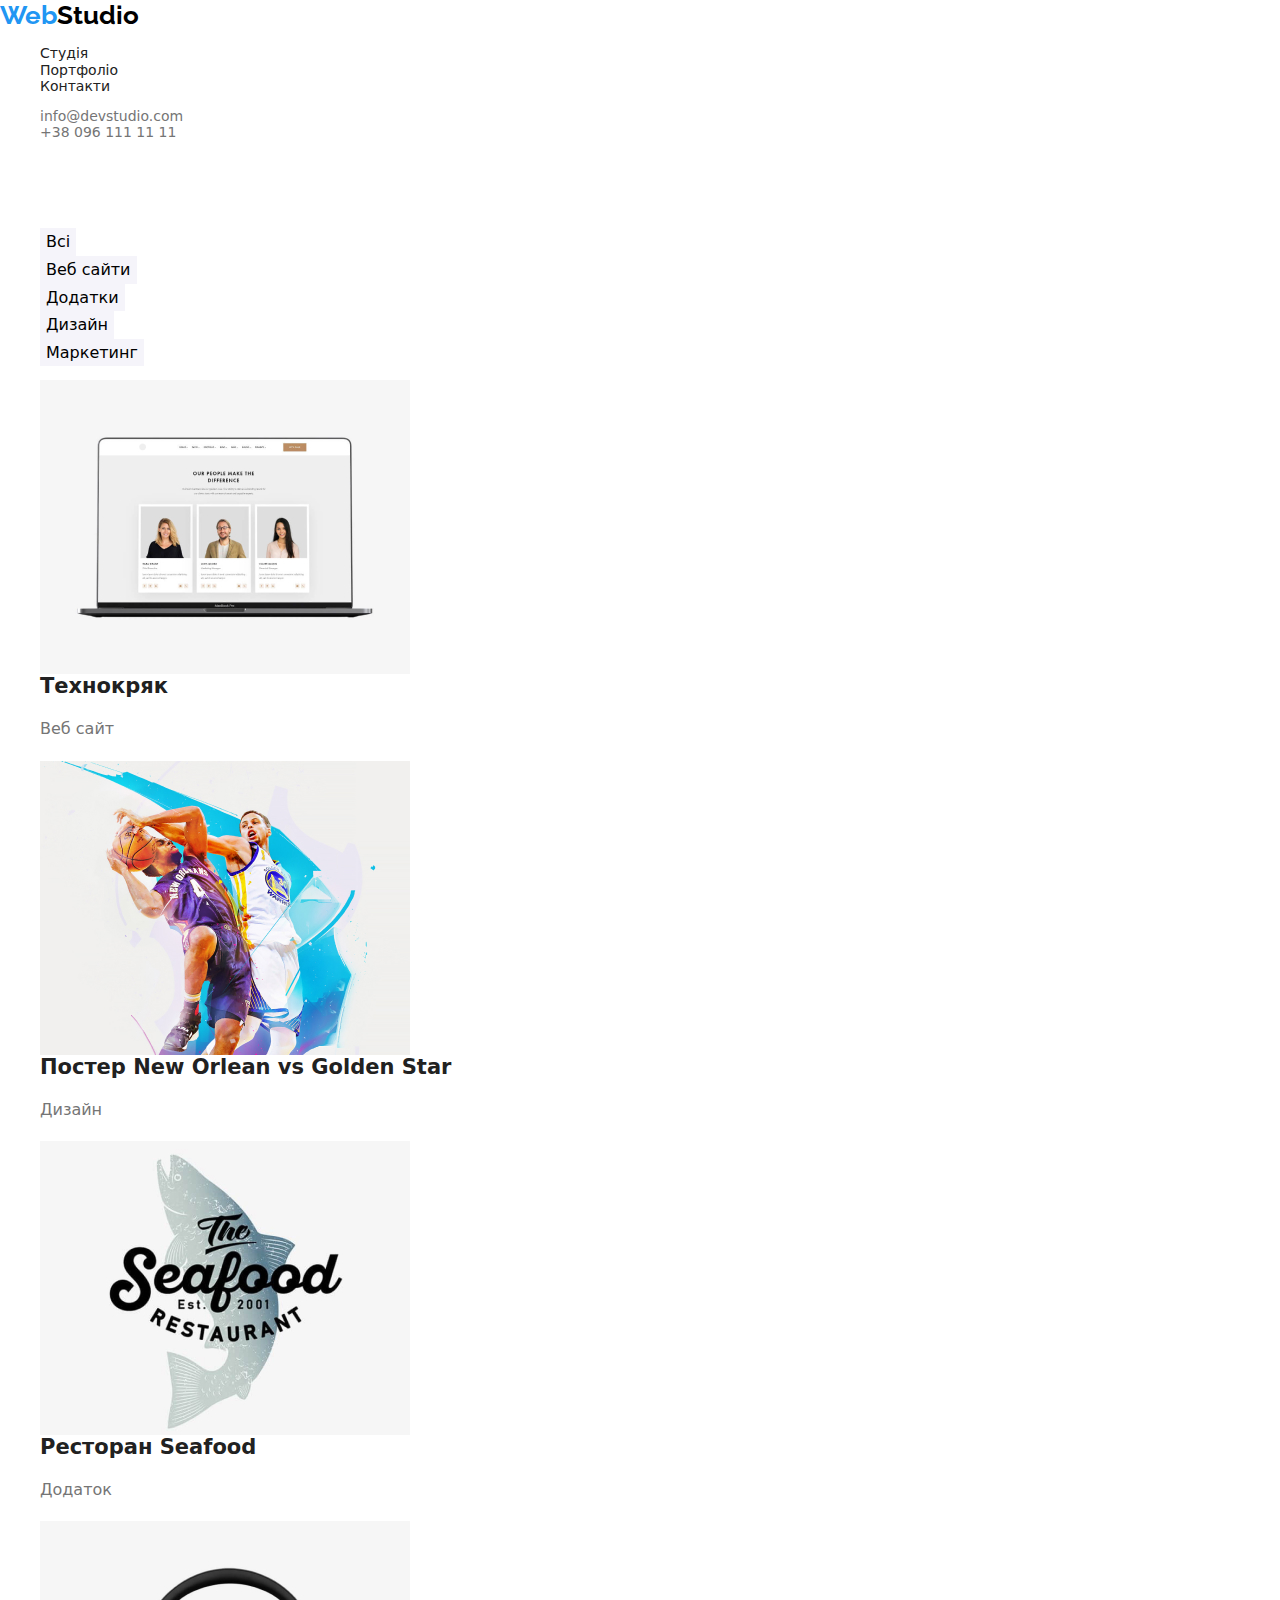
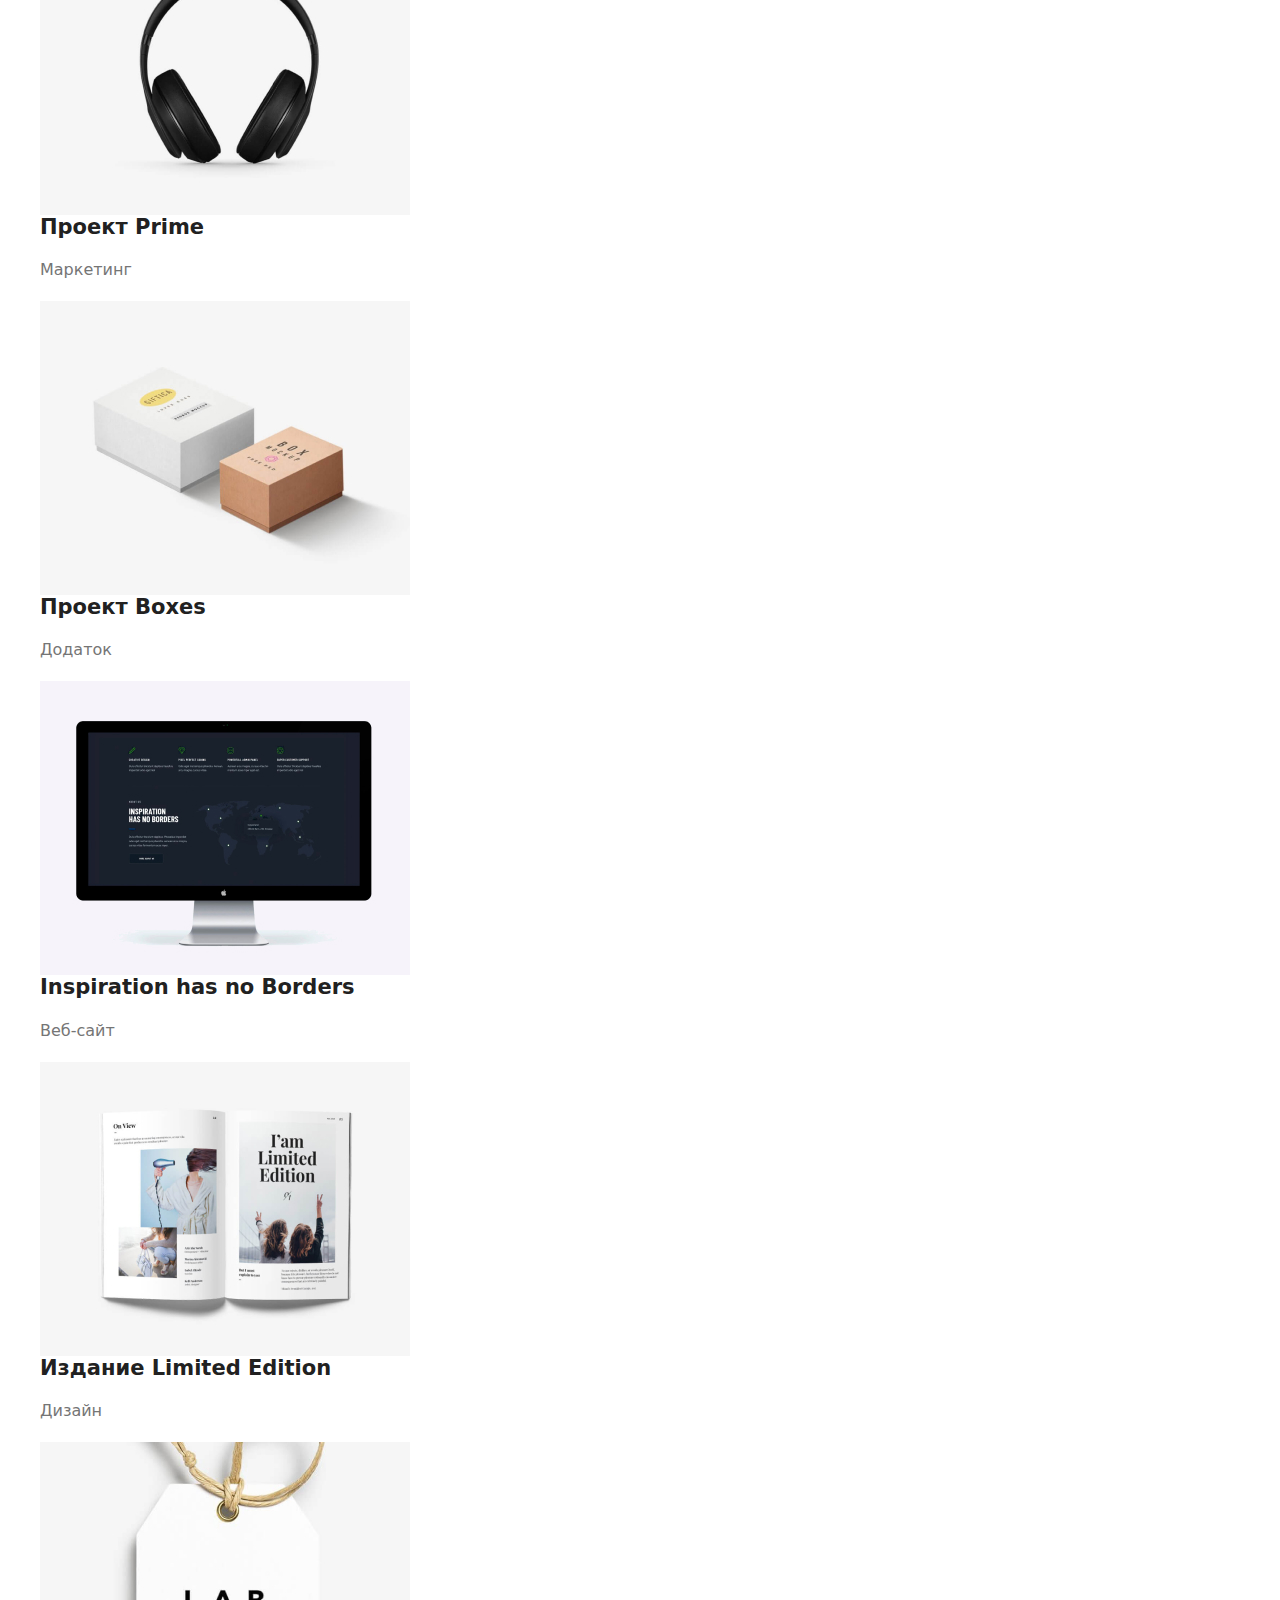
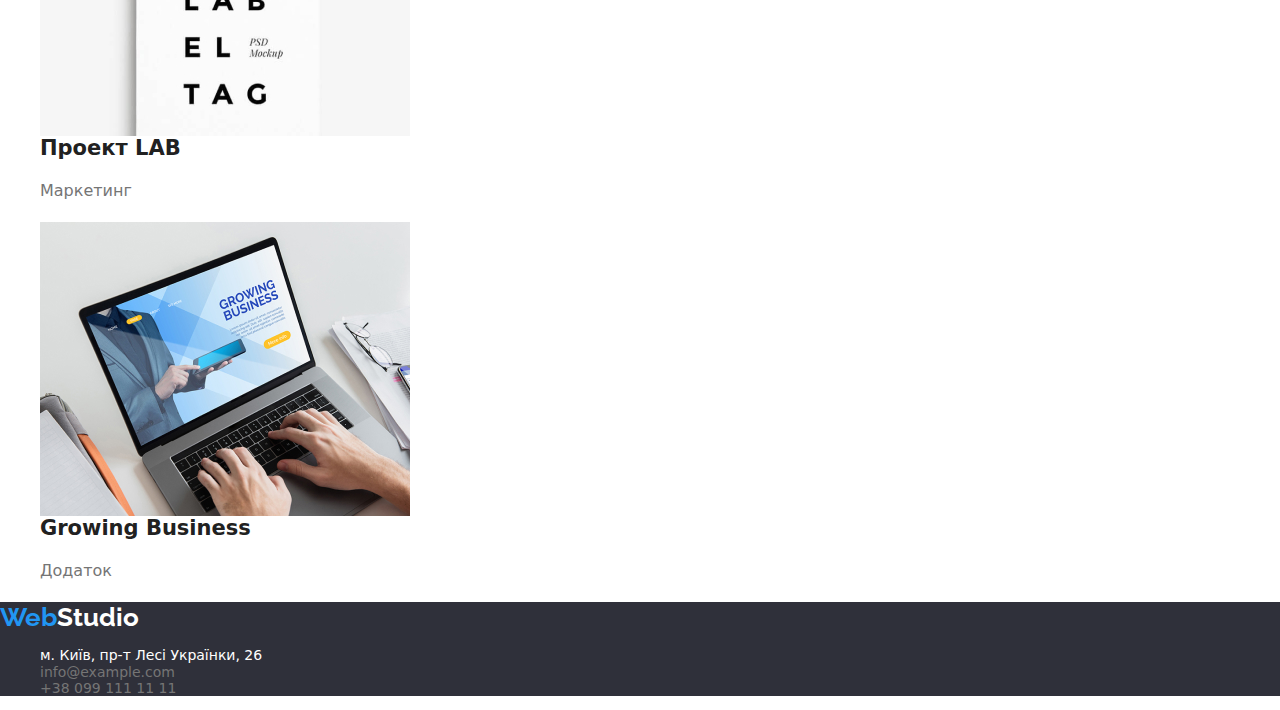
==== portfolio.html @ 72a18de7 "new project" ====
<!DOCTYPE html>
<html lang="en">
<head>
    <meta charset="UTF-8">
    <meta http-equiv="X-UA-Compatible" content="IE=edge">
    <meta name="viewport" content="width=device-width, initial-scale=1.0">
    <title>Portfolio</title>
    <link rel="preconnect" href="https://fonts.googleapis.com">
    <link rel="preconnect" href="https://fonts.gstatic.com" crossorigin>
    <link
        href="https://fonts.googleapis.com/css2?family=Montserrat:wght@400;700&family=Raleway:wght@700&family=Roboto:wght@400;500;700;900&display=swap"
        rel="stylesheet">
    <link rel="stylesheet" href="./css/styles.css">
    <link rel="stylesheet" href="https://cdn.jsdelivr.net/npm/modern-normalize@1.1.0/modern-normalize.min.css">
</head>
<body>

    <!--Шапка-->
    
    <header>
        <nav>
            <a href="" class="logo"><span>Web</span>Studio</a>
            <ul>
                <li>
                    <a href="./index.html" class="nav">Студія</a>
                </li>
                <li>
                    <a href="./portfolio.html" class="nav">Портфоліо</a>
                </li>
                <li>
                    <a href="" class="nav">Контакти</a>
                </li>
            </ul>
        </nav>
    
        <ul class="contacts">
            <li>
                <a href="mailto:info@devstudio.com" class="nav-contact">info@devstudio.com</a>
            </li>
            <li>
                <a href="tel:+380961111111" class="nav-contact">+38 096 111 11 11</a>
            </li>
        </ul>
    </header>



    <main>
        <h1>Проекти студії</h1>
        
        

        <section>

            <!--Filter-->
            <ul>
                <li>
                    <button type="button" class="button-filter">Всі</button>   
                </li>
                <li>
                     <button type="button" class="button-filter">Веб сайти</button>      
                </li>
                <li> 
                    <button type="button" class="button-filter">Додатки</button>  
                </li>
                <li> 
                    <button type="button" class="button-filter">Дизайн</button>  
                </li>
                <li> 
                    <button type="button" class="button-filter">Маркетинг</button>  
                </li>
            </ul>

            <!--Progect-->

            <ul>
                <li>
                    <img src="./images/Portfolio/img.jpg" alt="Progect site" width="370" height="294">
                    <h2 class="progect">Технокряк</h2>
                    <p class="progect-text">Веб сайт</p>
                </li>
                <li>
                    <img src="./images/Portfolio/img-1.jpg" alt="Progect design" width="370" height="294">
                    <h2 class="progect">Постер New Orlean vs Golden Star</h2>
                    <p class="progect-text">Дизайн</p>
                </li>
                <li>
                    <img src="./images/Portfolio/img-2.jpg" alt="Progect applicatoin" width="370" height="294">
                    <h2 class="progect">Ресторан Seafood</h2>
                    <p class="progect-text">Додаток</p>
                </li>
                <li>
                    <img src="./images/Portfolio/img-3.jpg" alt="Progect marketing" width="370" height="294">
                    <h2 class="progect">Проект Prime</h2>
                    <p class="progect-text">Маркетинг</p>
                </li>
                <li>
                    <img src="./images/Portfolio/img-4.jpg" alt="Progect applicatoin" width="370" height="294">
                    <h2 class="progect">Проект Boxes</h2>
                    <p class="progect-text">Додаток</p>
                </li>
                <li>
                    <img src="./images/Portfolio/img-5.jpg" alt="Progect site" width="370" height="294">
                    <h2 class="progect">Inspiration has no Borders</h2>
                    <p class="progect-text">Веб-сайт</p>
                </li>
                <li>
                    <img src="./images/Portfolio/img-6.jpg" alt="Progect design" width="370" height="294">
                    <h2 class="progect">Издание Limited Edition</h2>
                    <p class="progect-text">Дизайн</p>
                </li>
                <li>
                    <img src="./images/Portfolio/img-7.jpg" alt="Progect marketing" width="370" height="294">
                    <h2 class="progect">Проект LAB</h2>
                    <p class="progect-text">Маркетинг</p>
                </li>
                <li>
                    <img src="./images/Portfolio/img-8.jpg" alt="Progect applicatoin" width="370" height="294">
                    <h2 class="progect">Growing Business</h2>
                    <p class="progect-text">Додаток</p>
                </li>
            </ul>


        
        </section>
    
    
    </main>
    
    
    <footer class="footer-color">
        <a href="" class="logo-footer"><span>Web</span>Studio</a>
        <address class="address-text">
            <ul>
                <li>
                    <a href="" class="footer-text">м. Київ, пр-т Лесі Українки, 26</a>
                </li>
    
                <li>
                    <a href="mailto:info@example.com" class="nav-contact">info@example.com</a>
                </li>
    
                <li>
                    <a href="tel:+380991111111" class="nav-contact">+38 099 111 11 11</a>
                </li>
    
            </ul>
    
        </address>
    </footer>





</body>


</html>
---- css/styles.css ----
/* Основний текст #212121 */
/* Другорядний #757575 */
/* Білий #FFFFFF */
/* Акцент #2196F3 */
/* Другорядний колір #FFFFFF 60 % */
/* Logo #000000 */


html {
    box-sizing: border-box;
}


*, *::before, *::after {
    box-sizing: inherit;
}


:root {
    --main-color: #212121;
    --secondary-color: #757575;
    --fon-second: #FFFFFF;
    --accent: #2196F3;
    --logo-color: #000000;
   


}


.conteiner {
    margin-left: auto;
    margin-right: auto;
    padding-left: 15px;
    padding-right: 15px;
    width: 1230px;
}

h1, h2, h3, h4 {
    margin: 0;
}

li {
    margin: 0;
    pading: 0;
}

img {
    display: flex;
    max-width: 100%;
    height: auto;
}



/* body */

body {
    color: var(--main-color);
    font-size: 14px;
    font-family: Roboto, sans-serif;
    font-weight: 400;
}

h1 {
    color: var(--fon-second);
    font-size: 44px;
    font-weight: 900;
    line-height: 1.36;
    text-align:center
}

.main-title {
    font-weight: 700;
    font-size: 36px;
    line-height: 1.7;
    text-align: center;
}

 

ul {
    list-style: none;
}
 button {
     cursor: pointer;
 }



/* LOGO */

.logo {
    color: var(--logo-color);
    font-family: Raleway;
    font-weight: 700;
    font-size: 26px;
    line-height: 1.2;
    text-decoration-line: none;
    margin-right: 50px;

}

span {
    color: var(--accent);
}

/* Nav */
 



.conteiner-menu {
    display: flex;
    margin: auto;
    align-items: center;

    
  

}



.conteiner-menu-list {
    margin: 50px;
    margin-left: auto;

}


.nav-contact {
    color: var(--secondary-color);
     text-decoration-line: none;   
}

.conteiner-menu .conteiner-menu-list+ .conteiner-menu-list {
    margin-left:  50px;
}

.contacts {
    font-weight: 500;

}



.nav-contact:hover,
.nav-contact:focus {
    color: var(--accent);
}


.nav:hover,
.nav:focus {
    color: var(--accent);

}


.contact {
    color: #757575;
}

.nav {
      color: var(--main-color);
      font-size: 14px;
      font-weight: 500;
      line-height: 1.17;
      text-decoration-line: none;
  }

  

/* Банер */

.baner-title {
    box-sizing: inline-box;
    width: 696px;
    text-align: center;
    margin: auto;
 


}

.conteiner .baner style {
    display: inline-block;

}


   
    .baner {
       background-color: #2F303A;
       max-width: auto;
       padding-top: 200px;
       padding-bottom: 280px;
         
   }
     
    .baner-title {
        text-align: center;
        margin-bottom: 50px;
        outline: 2px solid white;
       
    
    
        
   }   
    
   
        
        
   
   .button {
    margin-bottom: 40px;
    padding-top: 40px;

   }


    .button-baner {
        margin-bottom: 50px;
        color: var(--fon-second);
        background-color: var(--accent);
        font-size: 16px;
        font-weight: 700;
        line-height: 1.9;
    
        border: 0px;
        text-align: center;
    
    }
   
    .button-baner {
        align-self: center;
        
        margin: auto;
        display: block;
          
    }



      
   


    


/* Features */


.features {
    display: flex;
    flex-wrap: wrap;
    justify-content:  space-between;
    
}

.item {
    margin-right: 15px;
    text-align: left;
}
   .title-features {
    font-size: 14px;
    font-weight: 700;
    line-height: 1.2;   
}
.text-features {
    width: 270px;
}


   .text-features {
    color: var(--secondary-color);
    font-size: 14px;
    line-height: 1.7;
}


/* work/*

.flex-conteiner {
    display: flex;
    flex-wrap: wrap
}   
 
    

/* Team */

 .team-title {
    font-size: 16px;
    font-weight: 500;
    line-height: 1.19;
}

.team-text {
color: var(--secondary-color);  
font-size: 16px;
line-height: 1.19;

}

.team {
    background-color: #F5F4FA;
}

/* footer */

.address-text {
    font-style: normal;
    color: #FFFFFF;

}

.footer-color {
    background-color: #2F303A;
}


.footer-text{
    color: var(--fon-second);
    text-decoration-line: none;

    
}
.footer-text:hover,
.footer-text:focus {
    color: var(--accent);
}
 
 .logo-footer {
    color: #FFFFFF;
    font-family: Raleway;
    font-weight: 700;
     font-size: 26px;
    line-height: 1.2;
    text-decoration-line: none;
 }





 


/* PORTFOLIO */

.project {
    color: var(--main-color);
    font-size: 18px;
    font-weight: 700;
    line-height: 2;
}

.progect-text {
    color: var(--secondary-color);
    font-size: 16px;
    line-height: 1.88;
}

/* Filter */

.button-filter {
    font-size: 16px;
    font-weight: 500;
    line-height: 1.6;
    background-color: #F5F4FA;
    border: 0px;

}
.nav-portfolio {
    color: var(--accent);
}

.button-filter:hover,
.button-filter:focus {
    background-color: var(--accent);
    color: var(--fon-second);



}
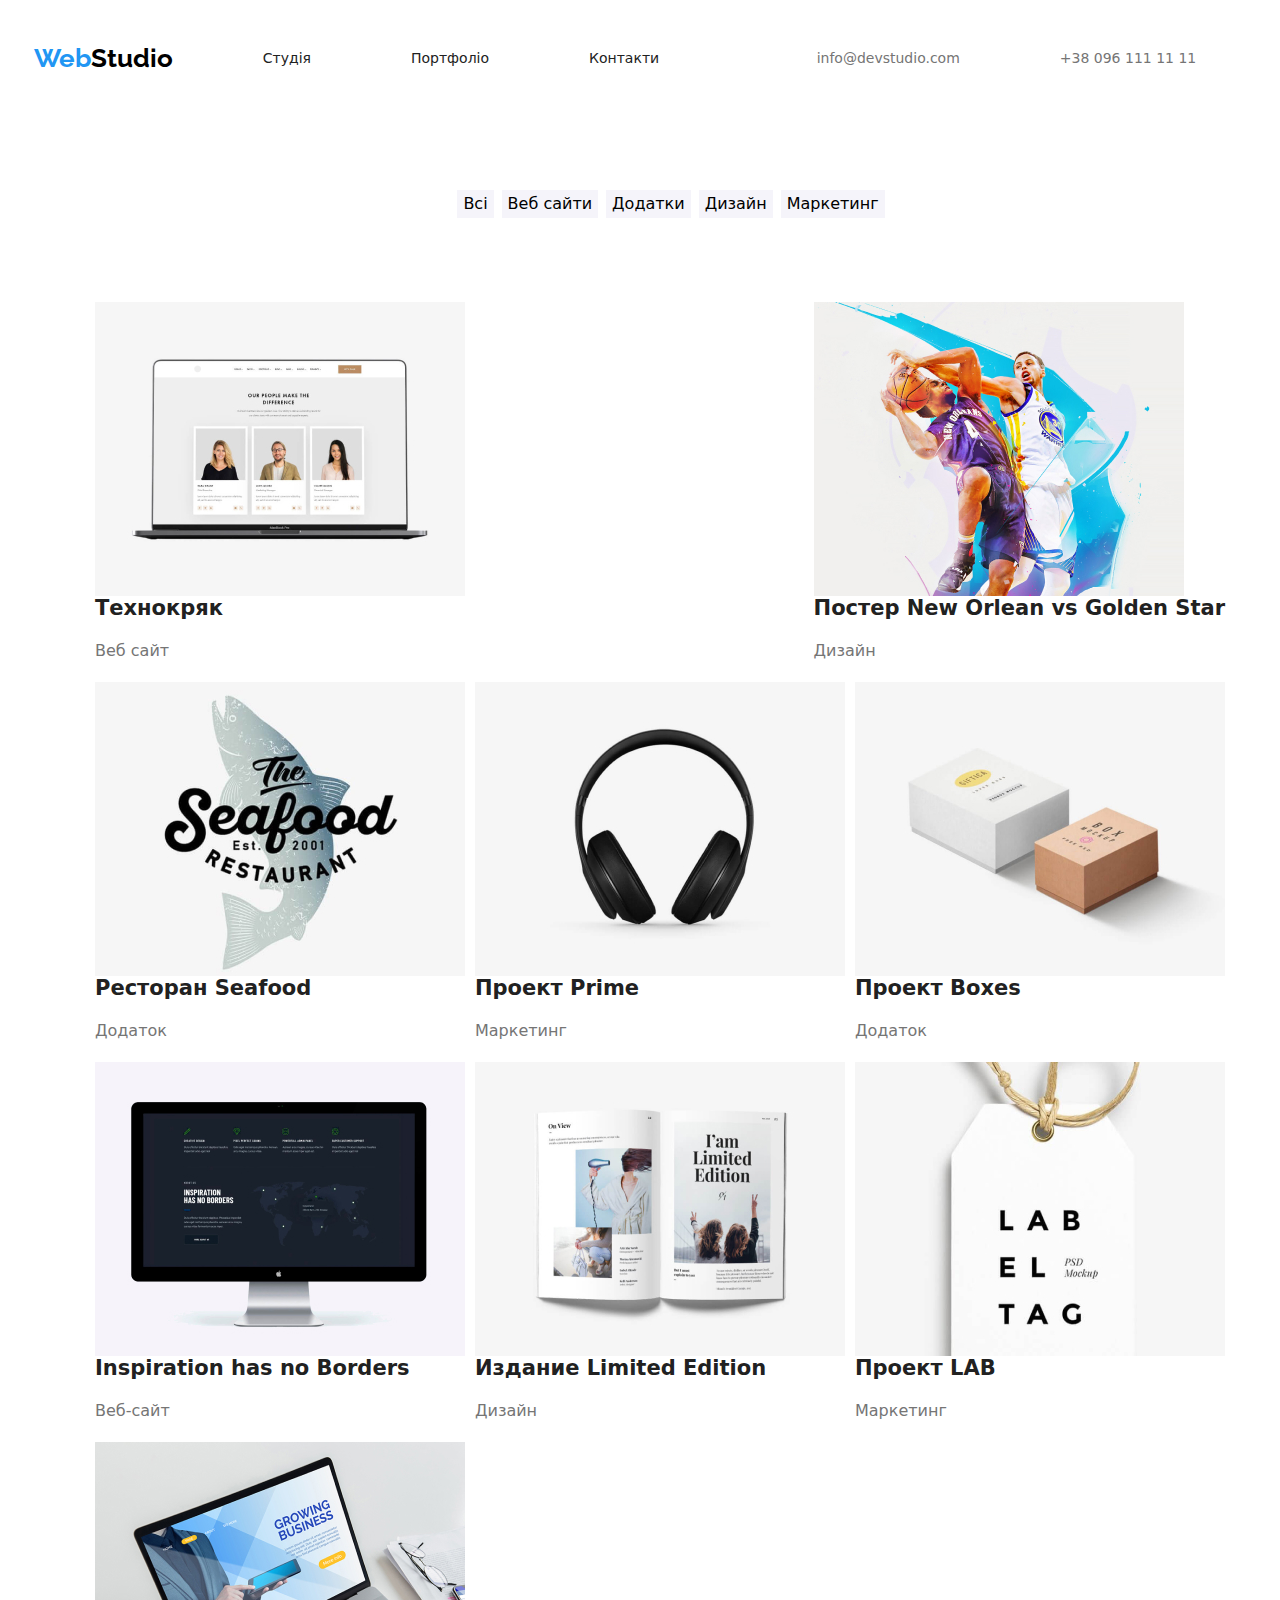
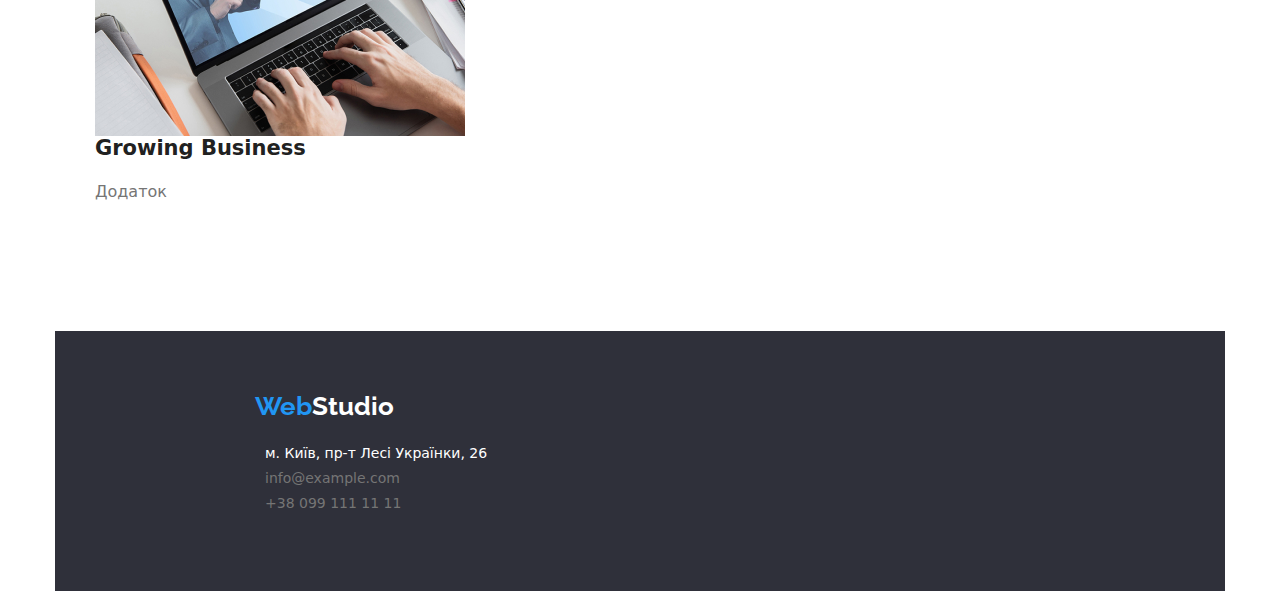
==== commit e429e87c: "update" ====
--- a/portfolio.html
+++ b/portfolio.html
@@ -18,29 +18,32 @@
     <!--Шапка-->
     
     <header>
-        <nav>
-            <a href="" class="logo"><span>Web</span>Studio</a>
-            <ul>
-                <li>
-                    <a href="./index.html" class="nav">Студія</a>
+        <div class="conteiner-menu">
+            <nav class="conteiner-menu">
+                <a href="" class="logo"><span>Web</span>Studio</a>
+                <ul class="conteiner-menu">
+                    <li class="conteiner-menu-list">
+                        <a href="./index.html" class="nav">Студія</a>
+                    </li>
+                    <li class="conteiner-menu-list">
+                        <a href="./portfolio.html" class="nav">Портфоліо</a>
+                    </li>
+                    <li class="conteiner-menu-list">
+                        <a href="" class="nav">Контакти</a>
+                    </li>
+                </ul>
+            </nav>
+            
+            <ul class="conteiner-menu contacts">
+                <li class="contacts conteiner-menu-list">
+                    <a href="mailto:info@devstudio.com" class="nav-contact">info@devstudio.com</a>
                 </li>
-                <li>
-                    <a href="./portfolio.html" class="nav">Портфоліо</a>
-                </li>
-                <li>
-                    <a href="" class="nav">Контакти</a>
+                <li class="contacts conteiner-menu-list">
+                    <a href="tel:+380961111111" class="nav-contact">+38 096 111 11 11</a>
                 </li>
             </ul>
-        </nav>
-    
-        <ul class="contacts">
-            <li>
-                <a href="mailto:info@devstudio.com" class="nav-contact">info@devstudio.com</a>
-            </li>
-            <li>
-                <a href="tel:+380961111111" class="nav-contact">+38 096 111 11 11</a>
-            </li>
-        </ul>
+        </div>
+        
     </header>
 
 
@@ -51,75 +54,84 @@
         
 
         <section>
+            
+            <!--Filter-->
 
-            <!--Filter-->
-            <ul>
-                <li>
-                    <button type="button" class="button-filter">Всі</button>   
-                </li>
-                <li>
-                     <button type="button" class="button-filter">Веб сайти</button>      
-                </li>
-                <li> 
-                    <button type="button" class="button-filter">Додатки</button>  
-                </li>
-                <li> 
-                    <button type="button" class="button-filter">Дизайн</button>  
-                </li>
-                <li> 
-                    <button type="button" class="button-filter">Маркетинг</button>  
-                </li>
-            </ul>
+            <div class="conteiner">
+                <ul class="flex-conteiner">
+                    <li class="flex-elemet">
+                        <button type="button" class="button-filter">Всі</button>
+                    </li>
+                    <li class="flex-elemet">
+                        <button type="button" class="button-filter">Веб сайти</button>
+                    </li>
+                    <li class="flex-elemet">
+                        <button type="button" class="button-filter">Додатки</button>
+                    </li>
+                    <li class="flex-elemet">
+                        <button type="button" class="button-filter">Дизайн</button>
+                    </li>
+                    <li class="flex-elemet">
+                        <button type="button" class="button-filter">Маркетинг</button>
+                    </li>
+                </ul>
+
+            </div>
+
+            
+           
 
             <!--Progect-->
 
-            <ul>
-                <li>
-                    <img src="./images/Portfolio/img.jpg" alt="Progect site" width="370" height="294">
-                    <h2 class="progect">Технокряк</h2>
-                    <p class="progect-text">Веб сайт</p>
-                </li>
-                <li>
-                    <img src="./images/Portfolio/img-1.jpg" alt="Progect design" width="370" height="294">
-                    <h2 class="progect">Постер New Orlean vs Golden Star</h2>
-                    <p class="progect-text">Дизайн</p>
-                </li>
-                <li>
-                    <img src="./images/Portfolio/img-2.jpg" alt="Progect applicatoin" width="370" height="294">
-                    <h2 class="progect">Ресторан Seafood</h2>
-                    <p class="progect-text">Додаток</p>
-                </li>
-                <li>
-                    <img src="./images/Portfolio/img-3.jpg" alt="Progect marketing" width="370" height="294">
-                    <h2 class="progect">Проект Prime</h2>
-                    <p class="progect-text">Маркетинг</p>
-                </li>
-                <li>
-                    <img src="./images/Portfolio/img-4.jpg" alt="Progect applicatoin" width="370" height="294">
-                    <h2 class="progect">Проект Boxes</h2>
-                    <p class="progect-text">Додаток</p>
-                </li>
-                <li>
-                    <img src="./images/Portfolio/img-5.jpg" alt="Progect site" width="370" height="294">
-                    <h2 class="progect">Inspiration has no Borders</h2>
-                    <p class="progect-text">Веб-сайт</p>
-                </li>
-                <li>
-                    <img src="./images/Portfolio/img-6.jpg" alt="Progect design" width="370" height="294">
-                    <h2 class="progect">Издание Limited Edition</h2>
-                    <p class="progect-text">Дизайн</p>
-                </li>
-                <li>
-                    <img src="./images/Portfolio/img-7.jpg" alt="Progect marketing" width="370" height="294">
-                    <h2 class="progect">Проект LAB</h2>
-                    <p class="progect-text">Маркетинг</p>
-                </li>
-                <li>
-                    <img src="./images/Portfolio/img-8.jpg" alt="Progect applicatoin" width="370" height="294">
-                    <h2 class="progect">Growing Business</h2>
-                    <p class="progect-text">Додаток</p>
-                </li>
-            </ul>
+            <div class="conteiner">
+                <ul class="conteiner-flex">
+                    <li class="flex-project">
+                        <img src="./images/Portfolio/img.jpg" alt="Progect site" width="370" height="294">
+                        <h2 class="progect">Технокряк</h2>
+                        <p class="progect-text">Веб сайт</p>
+                    </li>
+                    <li class="flex-project">
+                        <img src="./images/Portfolio/img-1.jpg" alt="Progect design" width="370" height="294">
+                        <h2 class="progect">Постер New Orlean vs Golden Star</h2>
+                        <p class="progect-text">Дизайн</p>
+                    </li>
+                    <li class="flex-project">
+                        <img src="./images/Portfolio/img-2.jpg" alt="Progect applicatoin" width="370" height="294">
+                        <h2 class="progect">Ресторан Seafood</h2>
+                        <p class="progect-text">Додаток</p>
+                    </li>
+                    <li class="flex-project">
+                        <img src="./images/Portfolio/img-3.jpg" alt="Progect marketing" width="370" height="294">
+                        <h2 class="progect">Проект Prime</h2>
+                        <p class="progect-text">Маркетинг</p>
+                    </li>
+                    <li class="flex-project">
+                        <img src="./images/Portfolio/img-4.jpg" alt="Progect applicatoin" width="370" height="294">
+                        <h2 class="progect">Проект Boxes</h2>
+                        <p class="progect-text">Додаток</p>
+                    </li>
+                    <li class="flex-project">
+                        <img src="./images/Portfolio/img-5.jpg" alt="Progect site" width="370" height="294">
+                        <h2 class="progect">Inspiration has no Borders</h2>
+                        <p class="progect-text">Веб-сайт</p>
+                    </li>
+                    <li class="flex-project">
+                        <img src="./images/Portfolio/img-6.jpg" alt="Progect design" width="370" height="294">
+                        <h2 class="progect">Издание Limited Edition</h2>
+                        <p class="progect-text">Дизайн</p>
+                    </li>
+                    <li class="flex-project">
+                        <img src="./images/Portfolio/img-7.jpg" alt="Progect marketing" width="370" height="294">
+                        <h2 class="progect">Проект LAB</h2>
+                        <p class="progect-text">Маркетинг</p>
+                    </li>
+                    <li class="flex-project">
+                        <img src="./images/Portfolio/img-8.jpg" alt="Progect applicatoin" width="370" height="294">
+                        <h2 class="progect">Growing Business</h2>
+                        <p class="progect-text">Додаток</p>
+                    </li>
+                </ul>
+            </div>
 
 
         
@@ -129,26 +141,32 @@
     </main>
     
     
-    <footer class="footer-color">
-        <a href="" class="logo-footer"><span>Web</span>Studio</a>
-        <address class="address-text">
-            <ul>
-                <li>
-                    <a href="" class="footer-text">м. Київ, пр-т Лесі Українки, 26</a>
-                </li>
+    <div class="conteiner">
+        <footer class="footer-color">
+            <div class="footer-content">
+                <a href="" class="logo-footer"><span>Web</span>Studio</a>
+                <address class="address-text">
+                    <ul class="footer-list">
+                        <li class="list-text">
+                            <a href="" class="footer-text">м. Київ, пр-т Лесі Українки, 26</a>
+                        </li>
     
-                <li>
-                    <a href="mailto:info@example.com" class="nav-contact">info@example.com</a>
-                </li>
+                        <li class="list-text-mail">
+                            <a href="mailto:info@example.com" class="nav-contact">info@example.com</a>
+                        </li>
     
-                <li>
-                    <a href="tel:+380991111111" class="nav-contact">+38 099 111 11 11</a>
-                </li>
+                        <li class="list-text-last">
+                            <a href="tel:+380991111111" class="nav-contact">+38 099 111 11 11</a>
+                        </li>
+                    </ul>
     
-            </ul>
+                </address>
     
-        </address>
-    </footer>
+            </div>
+    
+    
+    
+        </footer>
 
 
 
--- a/css/styles.css
+++ b/css/styles.css
@@ -33,7 +33,7 @@
     margin-right: auto;
     padding-left: 15px;
     padding-right: 15px;
-    width: 1230px;
+    width: 1200px;
 }
 
 h1, h2, h3, h4 {
@@ -49,9 +49,12 @@
     display: flex;
     max-width: 100%;
     height: auto;
-}
-
-
+ 
+}
+
+.section {
+    padding-bottom: 94px;
+}
 
 /* body */
 
@@ -202,12 +205,7 @@
     .baner-title {
         text-align: center;
         margin-bottom: 50px;
-        outline: 2px solid white;
-       
-    
-    
-        
-   }   
+     }   
     
    
         
@@ -243,8 +241,14 @@
 
 
 
-      
-   
+  .conteiner-work {
+    display: flex;
+  }
+   
+.work .flex-conteiner {
+    display: flex;
+
+}
 
 
     
@@ -256,13 +260,14 @@
 .features {
     display: flex;
     flex-wrap: wrap;
-    justify-content:  space-between;
-    
-}
-
-.item {
+    justify-content: space-between;
     margin-right: 15px;
-    text-align: left;
+    
+}
+
+.feautures. item {
+    display: inline;
+
 }
    .title-features {
     font-size: 14px;
@@ -281,18 +286,43 @@
 }
 
 
-/* work/*
-
-.flex-conteiner {
-    display: flex;
-    flex-wrap: wrap
-}   
- 
-    
+
+.work-flex-conteiner {
+    display: flex;
+    width: 1200px;
+
+
+}
+
+
+
+
+.conteiner-elements {
+    width: 370px;
+    justify-content: space-between
+}
+
 
 /* Team */
 
- .team-title {
+.team-list-conteiner {
+    display: flex;
+    padding-top: 30px;
+}
+.list-elements {
+    margin-right: 30px;
+}
+
+.list-elements:nth-child(4n) {
+    margin-right: 0;
+
+}
+.team-text-conteiner {
+    width: 1170px;
+}
+
+
+.team-title {
     font-size: 16px;
     font-weight: 500;
     line-height: 1.19;
@@ -307,9 +337,36 @@
 
 .team {
     background-color: #F5F4FA;
+    padding-top: 40px;
+    padding-bottom: 94px;
 }
 
 /* footer */
+
+.footer-content {
+    margin-left: 200px;
+    padding-top: 60px;
+    
+}
+.footer-list {
+    padding-bottom: 20px;
+    margin-left: -30px;
+}
+
+ 
+.list-text {
+    padding-top: 9px;
+
+
+}
+
+.list-text-mail {
+     padding-bottom: 9px;
+     padding-top: 9px;
+}
+.list-text-last {
+    padding-bottom: 60px;
+}
 
 .address-text {
     font-style: normal;
@@ -319,8 +376,9 @@
 
 .footer-color {
     background-color: #2F303A;
-}
-
+
+
+}
 
 .footer-text{
     color: var(--fon-second);
@@ -366,6 +424,18 @@
 
 /* Filter */
 
+.flex-conteiner {
+    display: inline-flex;
+    width: 1200px;
+    justify-content: center;
+
+}
+
+.flex-elemet {
+    margin-right: 8px;
+}
+
+
 .button-filter {
     font-size: 16px;
     font-weight: 500;
@@ -387,18 +457,28 @@
 
 }
 
-
-
-
-
-
-
-
-
-
- 
-
-
-
-
-
+.conteiner-flex {
+    display: flex;
+    flex-wrap: wrap;
+    justify-content: space-between;
+    padding-bottom: 94px;
+    padding-top: 56px;
+}
+
+
+
+
+
+
+
+
+
+
+
+
+ 
+
+
+
+
+
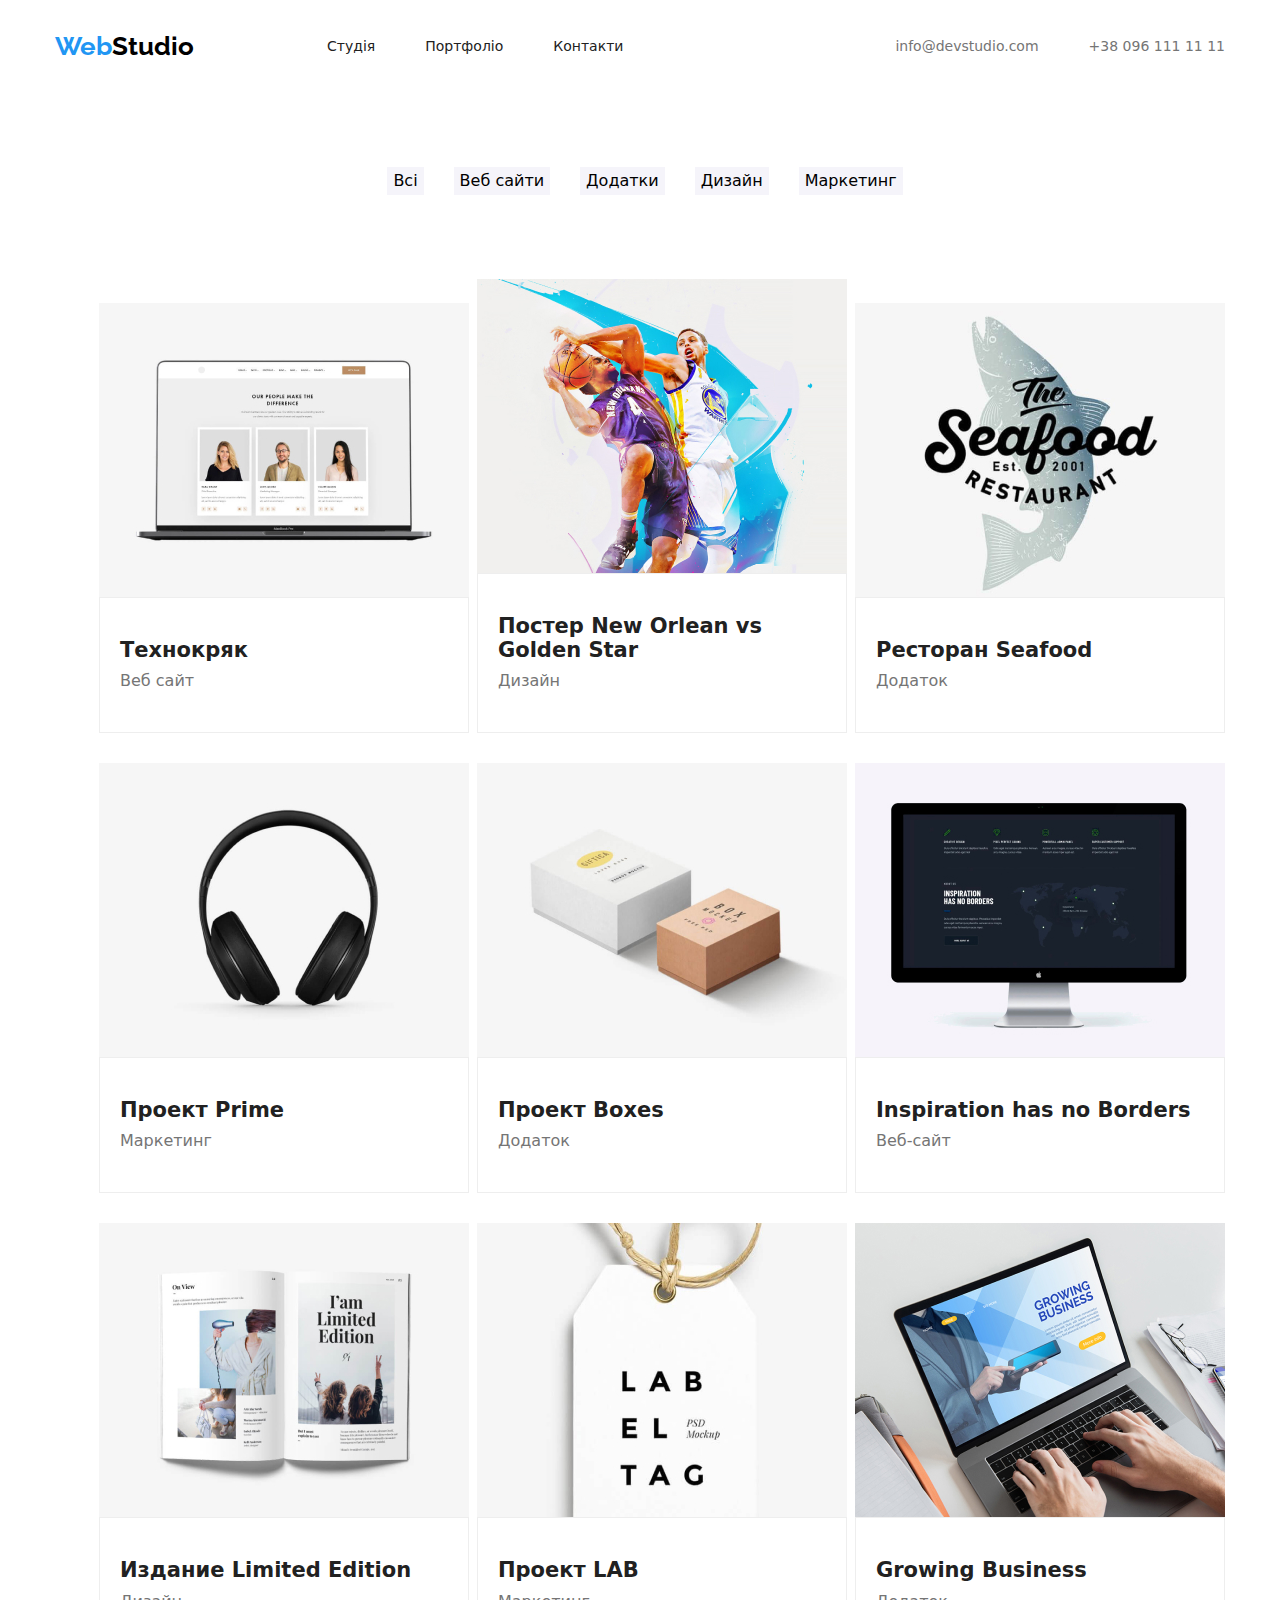
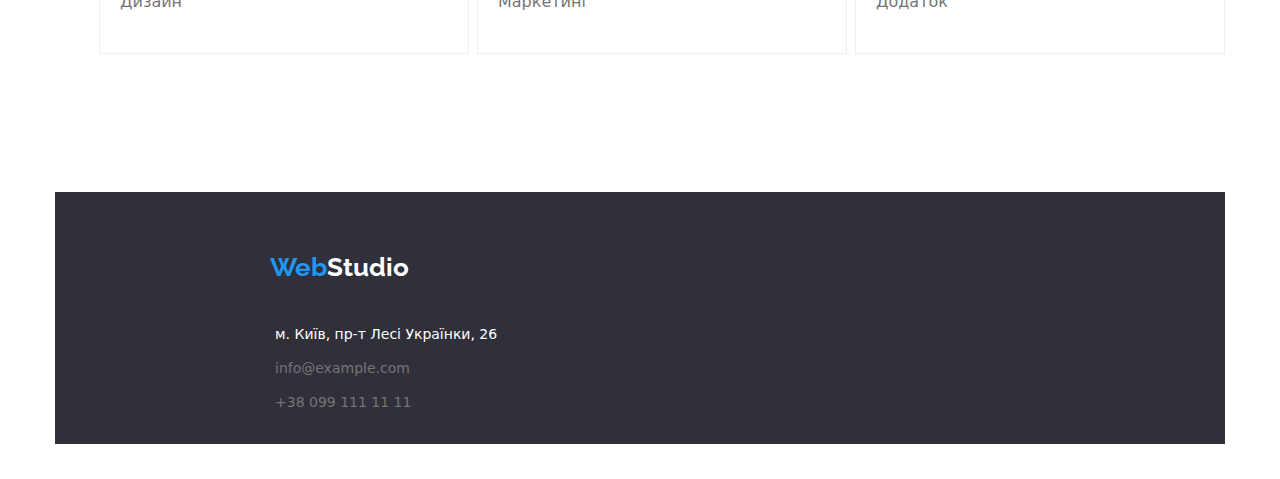
==== commit fb959355: "update" ====
--- a/portfolio.html
+++ b/portfolio.html
@@ -17,156 +17,167 @@
 
     <!--Шапка-->
     
-    <header>
-        <div class="conteiner-menu">
-            <nav class="conteiner-menu">
-                <a href="" class="logo"><span>Web</span>Studio</a>
-                <ul class="conteiner-menu">
-                    <li class="conteiner-menu-list">
-                        <a href="./index.html" class="nav">Студія</a>
-                    </li>
-                    <li class="conteiner-menu-list">
-                        <a href="./portfolio.html" class="nav">Портфоліо</a>
-                    </li>
-                    <li class="conteiner-menu-list">
-                        <a href="" class="nav">Контакти</a>
-                    </li>
-                </ul>
-            </nav>
-            
-            <ul class="conteiner-menu contacts">
-                <li class="contacts conteiner-menu-list">
-                    <a href="mailto:info@devstudio.com" class="nav-contact">info@devstudio.com</a>
+<header>
+    <div class="conteiner main-nav">
+        <nav class="header-nav">
+            <a href="./index.html" class="logo"><span>Web</span>Studio</a>
+            <ul class="site-nav list">
+                <li class="test-list">
+                    <a href="./index.html" class="nav">Студія</a>
                 </li>
-                <li class="contacts conteiner-menu-list">
-                    <a href="tel:+380961111111" class="nav-contact">+38 096 111 11 11</a>
+                <li class="test-list">
+                    <a href="./portfolio.html" class="nav">Портфоліо</a>
+                </li>
+                <li class="test-list">
+                    <a href="" class="nav">Контакти</a>
                 </li>
             </ul>
-        </div>
-        
-    </header>
+        </nav>
 
 
 
+
+        <ul class="auth-nav list">
+            <li class="contacts">
+                <a href="mailto:info@devstudio.com" class="nav-contact">info@devstudio.com</a>
+            </li>
+            <li class="contacts">
+                <a href="tel:+380961111111" class="nav-contact">+38 096 111 11 11</a>
+            </li>
+        </ul>
+    </div>
+
+</header>
+
     <main>
         <h1>Проекти студії</h1>
-        
-        
-
-        <section>
+      
+        <div class="conteiner">
+            <section>
             
-            <!--Filter-->
-
-            <div class="conteiner">
-                <ul class="flex-conteiner">
-                    <li class="flex-elemet">
-                        <button type="button" class="button-filter">Всі</button>
+                <!--Filter-->
+                <div class="conteiner-filter">
+                    <ul class="filter-list">
+                        <li>
+                            <button type="button" class="button-filter">Всі</button>
+                        </li>
+                        <li>
+                            <button type="button" class="button-filter">Веб сайти</button>
+                        </li>
+                        <li>
+                            <button type="button" class="button-filter">Додатки</button>
+                        </li>
+                        <li>
+                            <button type="button" class="button-filter">Дизайн</button>
+                        </li>
+                        <li>
+                            <button type="button" class="button-filter">Маркетинг</button>
+                        </li>
+                    </ul>
+                </div>
+            </section>
+        </div>
+            <!--Progect-->
+        <div class="conteiner">
+            <section class="product">
+                <ul class="product-list">
+                    <li class="product-name">
+                        <img src="./images/Portfolio/img.jpg" alt="Progect site" width="370" height="294">
+                        <div class="frame">
+                            <h2 class="progect">Технокряк</h2>
+                            <p class="progect-text">Веб сайт</p>
+                        </div>
                     </li>
-                    <li class="flex-elemet">
-                        <button type="button" class="button-filter">Веб сайти</button>
+                    <li class="product-name">
+                        <img src="./images/Portfolio/img-1.jpg" alt="Progect design" width="370" height="294">
+                        <div class="frame">
+                            <h2 class="progect">Постер New Orlean vs Golden Star</h2>
+                            <p class="progect-text">Дизайн</p>
+                        </div>
                     </li>
-                    <li class="flex-elemet">
-                        <button type="button" class="button-filter">Додатки</button>
+                    <li class="product-name">
+                        <img src="./images/Portfolio/img-2.jpg" alt="Progect applicatoin" width="370" height="294">
+                        <div class="frame">
+                            <h2 class="progect">Ресторан Seafood</h2>
+                            <p class="progect-text">Додаток</p>
+                        </div>
                     </li>
-                    <li class="flex-elemet">
-                        <button type="button" class="button-filter">Дизайн</button>
+                    <li class="product-name">
+                        <img src="./images/Portfolio/img-3.jpg" alt="Progect marketing" width="370" height="294">
+                        <div class="frame">
+                            <h2 class="progect">Проект Prime</h2>
+                            <p class="progect-text">Маркетинг</p>
+                        </div>
                     </li>
-                    <li class="flex-elemet">
-                        <button type="button" class="button-filter">Маркетинг</button>
+                    <li class="product-name">
+                        <img src="./images/Portfolio/img-4.jpg" alt="Progect applicatoin" width="370" height="294">
+                        <div class="frame">
+                            <h2 class="progect">Проект Boxes</h2>
+                            <p class="progect-text">Додаток</p>
+                        </div>
+                    </li>
+                    <li class="product-name">
+                        <img src="./images/Portfolio/img-5.jpg" alt="Progect site" width="370" height="294">
+                    <div class="frame">
+                            <h2 class="progect">Inspiration has no Borders</h2>
+                            <p class="progect-text">Веб-сайт</p>
+                        </div>
+                    </li>
+                    <li class="product-name">
+                        <img src="./images/Portfolio/img-6.jpg" alt="Progect design" width="370" height="294">
+                            <div class="frame">
+                            <h2 class="progect">Издание Limited Edition</h2>
+                            <p class="progect-text">Дизайн</p>
+                        </div>
+                    </li>
+                    <li class="product-name">
+                        <img src="./images/Portfolio/img-7.jpg" alt="Progect marketing" width="370" height="294">
+                        <div class="frame">
+                            <h2 class="progect">Проект LAB</h2>
+                            <p class="progect-text">Маркетинг</p>
+                        </div>
+                    </li>
+                    <li class="product-name">
+                        <img src="./images/Portfolio/img-8.jpg" alt="Progect applicatoin" width="370" height="294">
+                        <div class="frame">
+                            <h2 class="progect">Growing Business</h2>
+                            <p class="progect-text">Додаток</p>
+                        </div>
                     </li>
                 </ul>
-
-            </div>
-
             
-           
-
-            <!--Progect-->
-
-            <div class="conteiner">
-                <ul class="conteiner-flex">
-                    <li class="flex-project">
-                        <img src="./images/Portfolio/img.jpg" alt="Progect site" width="370" height="294">
-                        <h2 class="progect">Технокряк</h2>
-                        <p class="progect-text">Веб сайт</p>
-                    </li>
-                    <li class="flex-project">
-                        <img src="./images/Portfolio/img-1.jpg" alt="Progect design" width="370" height="294">
-                        <h2 class="progect">Постер New Orlean vs Golden Star</h2>
-                        <p class="progect-text">Дизайн</p>
-                    </li>
-                    <li class="flex-project">
-                        <img src="./images/Portfolio/img-2.jpg" alt="Progect applicatoin" width="370" height="294">
-                        <h2 class="progect">Ресторан Seafood</h2>
-                        <p class="progect-text">Додаток</p>
-                    </li>
-                    <li class="flex-project">
-                        <img src="./images/Portfolio/img-3.jpg" alt="Progect marketing" width="370" height="294">
-                        <h2 class="progect">Проект Prime</h2>
-                        <p class="progect-text">Маркетинг</p>
-                    </li>
-                    <li class="flex-project">
-                        <img src="./images/Portfolio/img-4.jpg" alt="Progect applicatoin" width="370" height="294">
-                        <h2 class="progect">Проект Boxes</h2>
-                        <p class="progect-text">Додаток</p>
-                    </li>
-                    <li class="flex-project">
-                        <img src="./images/Portfolio/img-5.jpg" alt="Progect site" width="370" height="294">
-                        <h2 class="progect">Inspiration has no Borders</h2>
-                        <p class="progect-text">Веб-сайт</p>
-                    </li>
-                    <li class="flex-project">
-                        <img src="./images/Portfolio/img-6.jpg" alt="Progect design" width="370" height="294">
-                        <h2 class="progect">Издание Limited Edition</h2>
-                        <p class="progect-text">Дизайн</p>
-                    </li>
-                    <li class="flex-project">
-                        <img src="./images/Portfolio/img-7.jpg" alt="Progect marketing" width="370" height="294">
-                        <h2 class="progect">Проект LAB</h2>
-                        <p class="progect-text">Маркетинг</p>
-                    </li>
-                    <li class="flex-project">
-                        <img src="./images/Portfolio/img-8.jpg" alt="Progect applicatoin" width="370" height="294">
-                        <h2 class="progect">Growing Business</h2>
-                        <p class="progect-text">Додаток</p>
-                    </li>
-                </ul>
-            </div>
-
-
-        
-        </section>
-    
+            
+            
+            </section>
+        </div>
     
     </main>
     
     
     <div class="conteiner">
         <footer class="footer-color">
-            <div class="footer-content">
-                <a href="" class="logo-footer"><span>Web</span>Studio</a>
-                <address class="address-text">
-                    <ul class="footer-list">
-                        <li class="list-text">
-                            <a href="" class="footer-text">м. Київ, пр-т Лесі Українки, 26</a>
-                        </li>
+            <a href="" class="logo-footer style"><span>Web</span>Studio</a>
+            <address class="address-text">
+                <ul class="footer-top">
+                    <li class="top-li">
+                        <a href="" class="footer-text">м. Київ, пр-т Лесі Українки, 26</a>
+                    </li>
     
-                        <li class="list-text-mail">
-                            <a href="mailto:info@example.com" class="nav-contact">info@example.com</a>
-                        </li>
+                    <li class="top-li">
+                        <a href="mailto:info@example.com" class="nav-contact">info@example.com</a>
+                    </li>
     
-                        <li class="list-text-last">
-                            <a href="tel:+380991111111" class="nav-contact">+38 099 111 11 11</a>
-                        </li>
-                    </ul>
+                    <li class="top-li">
+                        <a href="tel:+380991111111" class="nav-contact top">+38 099 111 11 11</a>
+                    </li>
     
-                </address>
+                </ul>
     
-            </div>
+            </address>
+        </footer>
     
-    
-    
-        </footer>
+    </div>
+
 
 
 
--- a/css/styles.css
+++ b/css/styles.css
@@ -5,14 +5,35 @@
 /* Другорядний колір #FFFFFF 60 % */
 /* Logo #000000 */
 
-
 html {
     box-sizing: border-box;
 }
 
-
 *, *::before, *::after {
     box-sizing: inherit;
+}
+
+h1, h2, h3 {
+    margin: 0;
+}
+li {
+    margin: 0;
+    padding: 0;
+}
+
+img {
+    display: flex;
+    max-width: 100%;
+    height: auto;
+}
+
+.conteiner {
+    width: 1200px;
+    margin-right: auto;
+    margin-left: auto;
+    padding-left: 15px;
+    padding-right: 15px;
+
 }
 
 
@@ -28,35 +49,11 @@
 }
 
 
-.conteiner {
-    margin-left: auto;
-    margin-right: auto;
-    padding-left: 15px;
-    padding-right: 15px;
-    width: 1200px;
-}
-
-h1, h2, h3, h4 {
-    margin: 0;
-}
-
-li {
-    margin: 0;
-    pading: 0;
-}
-
-img {
-    display: flex;
-    max-width: 100%;
-    height: auto;
- 
-}
-
-.section {
-    padding-bottom: 94px;
-}
+
 
 /* body */
+
+
 
 body {
     color: var(--main-color);
@@ -100,7 +97,6 @@
     font-size: 26px;
     line-height: 1.2;
     text-decoration-line: none;
-    margin-right: 50px;
 
 }
 
@@ -109,37 +105,48 @@
 }
 
 /* Nav */
- 
-
-
-
-.conteiner-menu {
-    display: flex;
-    margin: auto;
+
+.main-nav {
+    display: flex;
+    justify-content: space-between;
+    margin-bottom: 25px;
+    margin-top: 24px;
+    text-align: center;
+}
+
+.header-nav {
+    display: flex;
     align-items: center;
-
-    
-  
-
-}
-
-
-
-.conteiner-menu-list {
-    margin: 50px;
-    margin-left: auto;
-
-}
-
+    
+}
+
+.site-nav {
+    display: flex;
+}
+
+.auth-nav {
+    display: flex;
+}
+.test-list {
+    padding-right: 50px;
+}
 
 .nav-contact {
     color: var(--secondary-color);
      text-decoration-line: none;   
 }
-
-.conteiner-menu .conteiner-menu-list+ .conteiner-menu-list {
-    margin-left:  50px;
-}
+.contacts {
+    margin-right: 50px;
+}
+.contacts:last-child {
+    margin-right: 0;
+
+}
+.logo {
+    padding-right: 93px;
+}
+
+
 
 .contacts {
     font-weight: 500;
@@ -175,51 +182,32 @@
 
   
 
-/* Банер */
-
-.baner-title {
-    box-sizing: inline-box;
-    width: 696px;
-    text-align: center;
-    margin: auto;
+
  
-
-
-}
-
-.conteiner .baner style {
-    display: inline-block;
-
-}
-
-
-   
-    .baner {
+  /* Банер */
+
+.hero-title {
+    max-width: 696px;
+}
+.hero {
+    
+    padding-bottom: 40px;
+}
+
+.baner {
+    padding-top: 200px;
+    padding-bottom: 200px;
+}
+  
+ .button-baner {
+    padding: 10px, 32px;
+ }
+  
+  .baner {
        background-color: #2F303A;
-       max-width: auto;
-       padding-top: 200px;
-       padding-bottom: 280px;
-         
    }
-     
-    .baner-title {
-        text-align: center;
-        margin-bottom: 50px;
-     }   
-    
-   
-        
-        
-   
-   .button {
-    margin-bottom: 40px;
-    padding-top: 40px;
-
-   }
-
 
     .button-baner {
-        margin-bottom: 50px;
         color: var(--fon-second);
         background-color: var(--accent);
         font-size: 16px;
@@ -228,55 +216,59 @@
     
         border: 0px;
         text-align: center;
-    
-    }
-   
-    .button-baner {
-        align-self: center;
-        
-        margin: auto;
-        display: block;
-          
-    }
-
-
-
-  .conteiner-work {
-    display: flex;
-  }
-   
-.work .flex-conteiner {
-    display: flex;
-
-}
+        }
+      
+      
+   .button-baner {
+       margin: auto;
+       display: block;
+   }  
 
 
     
 
 
 /* Features */
-
-
-.features {
-    display: flex;
-    flex-wrap: wrap;
-    justify-content: space-between;
-    margin-right: 15px;
-    
-}
-
-.feautures. item {
-    display: inline;
-
-}
+.future-title {
+    display: flex;
+    justify-content: center;
+}
+.futures-list {
+    display: flex;
+    padding-top: 94px;   
+     
+}
+
+.future-element {
+    margin-right: 30px;
+    width: 270px;
+    align-items: center;
+}
+.future-element:last-child {
+    margin-right: 0;
+}
+
+.main-title-up {
+    
+    position: absolute;
+    width: 1px;
+    height: 1px;
+    margin: -1px;
+    border: 0;
+    padding: 0;
+    white-space: nowrap;
+    clip-path: inset(100%);
+    clip: rect(0 0 0 0);
+    overflow: hidden;
+      
+}
+
+
    .title-features {
     font-size: 14px;
     font-weight: 700;
     line-height: 1.2;   
 }
-.text-features {
-    width: 270px;
-}
 
 
    .text-features {
@@ -286,48 +278,67 @@
 }
 
 
-
-.work-flex-conteiner {
-    display: flex;
-    width: 1200px;
-
-
-}
-
-
-
-
-.conteiner-elements {
-    width: 370px;
-    justify-content: space-between
-}
+.work-list {
+    display: flex;
+  
+}
+
+.list-works {
+    display: flex;
+}
+.content {
+    display: flex;
+    align-items: center;
+
+    margin-right: 30px;
+   
+    padding-bottom: 94px;
+}
+
 
 
 /* Team */
 
-.team-list-conteiner {
-    display: flex;
+.team-group {
+    display: flex;
+    padding-bottom: 94px;
+}
+
+.team-list {
+    display: flex;
+}
+.team-element {
+    margin-right: 30px;
+    text-align: center;
+    
+}
+.team-title {
     padding-top: 30px;
-}
-.list-elements {
-    margin-right: 30px;
-}
-
-.list-elements:nth-child(4n) {
-    margin-right: 0;
-
-}
-.team-text-conteiner {
-    width: 1170px;
-}
-
-
-.team-title {
+    
+
+}
+.main-title{
+    padding-bottom: 50px;
+}
+
+
+.stiker {
+    background-color: #FFFFFF;
+
+}
+.team-text {
+    padding-bottom: 30px;
+    padding-top: 0px
+}
+ .team-title {
     font-size: 16px;
     font-weight: 500;
     line-height: 1.19;
 }
-
+.team-element {
+   
+    
+}
 .team-text {
 color: var(--secondary-color);  
 font-size: 16px;
@@ -337,36 +348,9 @@
 
 .team {
     background-color: #F5F4FA;
-    padding-top: 40px;
-    padding-bottom: 94px;
 }
 
 /* footer */
-
-.footer-content {
-    margin-left: 200px;
-    padding-top: 60px;
-    
-}
-.footer-list {
-    padding-bottom: 20px;
-    margin-left: -30px;
-}
-
- 
-.list-text {
-    padding-top: 9px;
-
-
-}
-
-.list-text-mail {
-     padding-bottom: 9px;
-     padding-top: 9px;
-}
-.list-text-last {
-    padding-bottom: 60px;
-}
 
 .address-text {
     font-style: normal;
@@ -376,16 +360,34 @@
 
 .footer-color {
     background-color: #2F303A;
-
-
-}
-
-.footer-text{
+}
+
+.footer-color {
+    height: 252px;
+    padding-top: 60px;
+
+}
+.footer-text {
     color: var(--fon-second);
     text-decoration-line: none;
-
-    
-}
+}
+
+.footer-top {
+    padding-bottom: 60px;
+    padding-top: 20px;
+    margin-left: -20px;
+
+}
+.top-li {
+    margin-left: 200px;
+    width: 231px;
+    padding-top: 9px;
+    padding-bottom: 9px;
+    
+   }
+
+
+
 .footer-text:hover,
 .footer-text:focus {
     color: var(--accent);
@@ -400,8 +402,11 @@
     text-decoration-line: none;
  }
 
-
-
+.style {
+    padding-left: 215px;
+    width: 145px;
+
+}
 
 
  
@@ -423,18 +428,6 @@
 }
 
 /* Filter */
-
-.flex-conteiner {
-    display: inline-flex;
-    width: 1200px;
-    justify-content: center;
-
-}
-
-.flex-elemet {
-    margin-right: 8px;
-}
-
 
 .button-filter {
     font-size: 16px;
@@ -457,24 +450,72 @@
 
 }
 
-.conteiner-flex {
+.conteiner-filter {
     display: flex;
     flex-wrap: wrap;
-    justify-content: space-between;
+    justify-content: center;
+    
+}
+
+.filter-list {
+    display: flex;
+   
+}
+
+.filter-list li {
+    margin-right: 30px;
+}
+
+
+/* Project */
+
+.product {
+    display: flex;
+    padding-top: 56px;
     padding-bottom: 94px;
-    padding-top: 56px;
-}
-
-
-
-
-
-
-
-
-
-
-
+}
+
+.product-list {
+    display: flex;
+    flex-wrap: wrap;
+
+
+    
+    
+    
+}
+.product-name {
+    width: 370px;
+    margin-right: 30px;
+    margin: auto;
+    margin-bottom: 30px;
+
+
+}
+.product-name:nth-child(3n) {
+       margin-right: 0;
+}    
+
+.frame {
+    padding-top: 20px;
+    background-color: #fff;
+    border: 1px solid #EEEEEE;
+    width: 370px;
+    text-align: left;
+    
+}
+.progect {
+    margin-left: 20px;
+    padding-top: 20px;
+    
+
+}
+
+.progect-text {
+    margin-left: 20px;
+   margin-top: 4px;
+   padding-bottom: 20px;
+}
 
  
 
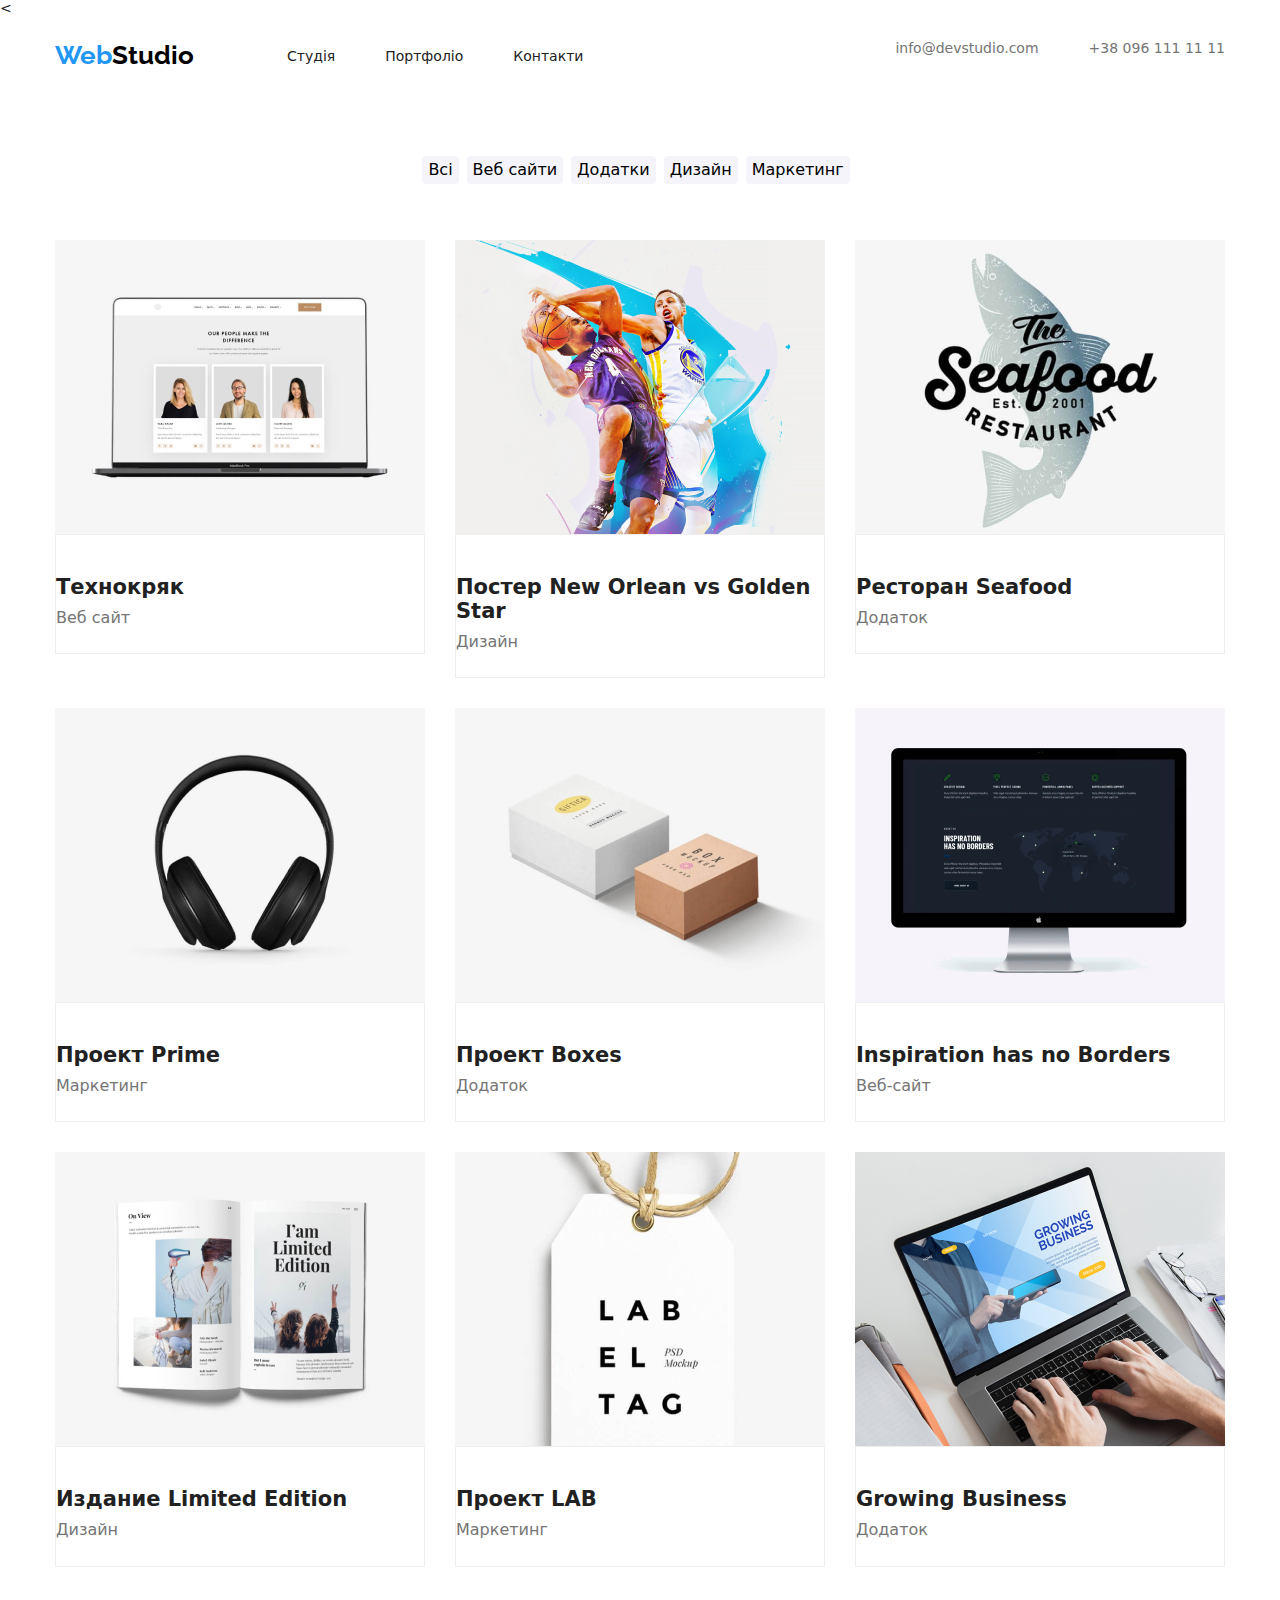
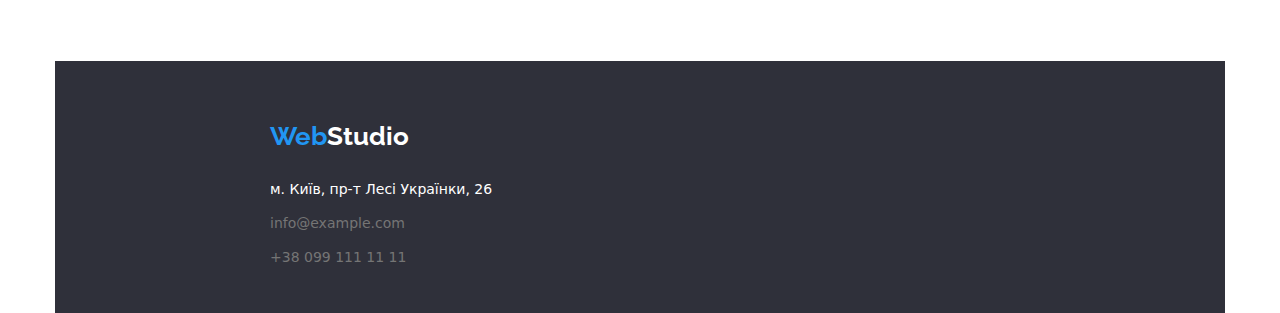
==== commit 32d29427: "update" ====
--- a/portfolio.html
+++ b/portfolio.html
@@ -17,39 +17,39 @@
 
     <!--Шапка-->
     
-<header>
-    <div class="conteiner main-nav">
-        <nav class="header-nav">
-            <a href="./index.html" class="logo"><span>Web</span>Studio</a>
-            <ul class="site-nav list">
-                <li class="test-list">
-                    <a href="./index.html" class="nav">Студія</a>
-                </li>
-                <li class="test-list">
-                    <a href="./portfolio.html" class="nav">Портфоліо</a>
-                </li>
-                <li class="test-list">
-                    <a href="" class="nav">Контакти</a>
-                </li>
-            </ul>
-        </nav>
-
-
-
-
-        <ul class="auth-nav list">
-            <li class="contacts">
-                <a href="mailto:info@devstudio.com" class="nav-contact">info@devstudio.com</a>
-            </li>
-            <li class="contacts">
-                <a href="tel:+380961111111" class="nav-contact">+38 096 111 11 11</a>
-            </li>
-        </ul>
-    </div>
-
-</header>
-
+< <header>
+            <div class="conteiner main-nav">
+                <nav class="header-nav">
+                    <a href="./index.html" class="logo"><span>Web</span>Studio</a>
+                    <ul class="site-nav list">
+                        <li class="test-list">
+                            <a href="./index.html" class="nav">Студія</a>
+                        </li>
+                        <li class="test-list">
+                            <a href="./portfolio.html" class="nav">Портфоліо</a>
+                        </li>
+                        <li class="test-list">
+                            <a href="" class="nav">Контакти</a>
+                        </li>
+                    </ul>
+                </nav>
+            
+                
+                
+             
+                <ul class="auth-nav list">
+                    <li class="contacts">
+                        <a href="mailto:info@devstudio.com" class="nav-contact">info@devstudio.com</a>
+                    </li>
+                    <li class="contacts">
+                        <a href="tel:+380961111111" class="nav-contact">+38 096 111 11 11</a>
+                    </li>
+                </ul>
+            </div>
+            
+        </header>
     <main>
+        
         <h1>Проекти студії</h1>
       
         <div class="conteiner">
--- a/css/styles.css
+++ b/css/styles.css
@@ -79,7 +79,9 @@
 
  
 
-ul {
+ul  {
+    margin: 0;
+    padding: 0;
     list-style: none;
 }
  button {
@@ -106,11 +108,16 @@
 
 /* Nav */
 
+
+.header {
+    border-bottom: solid var(--accent);
+}
+
 .main-nav {
     display: flex;
     justify-content: space-between;
-    margin-bottom: 25px;
-    margin-top: 24px;
+    padding-bottom: 25px;
+    padding-top: 24px;
     text-align: center;
 }
 
@@ -128,7 +135,10 @@
     display: flex;
 }
 .test-list {
-    padding-right: 50px;
+    margin-right: 50px;
+}
+.test-list:last-child {
+    margin-right: 0;
 }
 
 .nav-contact {
@@ -143,9 +153,8 @@
 
 }
 .logo {
-    padding-right: 93px;
-}
-
+    margin-right: 93px;
+}
 
 
 .contacts {
@@ -191,16 +200,20 @@
 }
 .hero {
     
-    padding-bottom: 40px;
+    margin-bottom: 40px;
 }
 
 .baner {
     padding-top: 200px;
     padding-bottom: 200px;
+ 
 }
   
  .button-baner {
     padding: 10px, 32px;
+    width: 200px;
+    height: 50px;
+    border-radius: 4px;
  }
   
   .baner {
@@ -235,7 +248,7 @@
 }
 .futures-list {
     display: flex;
-    padding-top: 94px;   
+   
      
 }
 
@@ -243,6 +256,7 @@
     margin-right: 30px;
     width: 270px;
     align-items: center;
+    padding-top: 94px;
 }
 .future-element:last-child {
     margin-right: 0;
@@ -285,7 +299,15 @@
 
 .list-works {
     display: flex;
-}
+    padding: 0;
+    margin-top: 0;
+    margin-bottom: 0;
+}
+.section {
+    padding-bottom: 94px;
+}
+
+
 .content {
     display: flex;
     align-items: center;
@@ -298,6 +320,10 @@
 
 
 /* Team */
+.team {
+     padding-bottom: 94px;
+     padding-top: 94px;
+}
 
 .team-group {
     display: flex;
@@ -306,19 +332,28 @@
 
 .team-list {
     display: flex;
+    padding-left: 0;
+    margin-top: 0;
+    margin-bottom: 0;
+
 }
 .team-element {
     margin-right: 30px;
     text-align: center;
     
 }
+
+.team-element:last-child {
+    margin-right: 0;
+} 
+
 .team-title {
-    padding-top: 30px;
+    margin-top: 30px;
     
 
 }
 .main-title{
-    padding-bottom: 50px;
+    margin-bottom: 50px;
 }
 
 
@@ -327,8 +362,8 @@
 
 }
 .team-text {
-    padding-bottom: 30px;
-    padding-top: 0px
+    margin-bottom: 30px;
+    margin-top: 10px
 }
  .team-title {
     font-size: 16px;
@@ -365,6 +400,7 @@
 .footer-color {
     height: 252px;
     padding-top: 60px;
+    padding-bottom: 60px;
 
 }
 .footer-text {
@@ -372,21 +408,20 @@
     text-decoration-line: none;
 }
 
+
+
+
+.top-li {
+   margin-left: 215px;
+   padding-bottom: 9px;
+   padding-top: 9px;
+    
+   }
+
 .footer-top {
-    padding-bottom: 60px;
+    padding-bottom: 20px;
     padding-top: 20px;
-    margin-left: -20px;
-
-}
-.top-li {
-    margin-left: 200px;
-    width: 231px;
-    padding-top: 9px;
-    padding-bottom: 9px;
-    
-   }
-
-
+}
 
 .footer-text:hover,
 .footer-text:focus {
@@ -403,8 +438,8 @@
  }
 
 .style {
-    padding-left: 215px;
-    width: 145px;
+    margin-left: 215px;
+    padding-bottom: 20px;
 
 }
 
@@ -463,7 +498,7 @@
 }
 
 .filter-list li {
-    margin-right: 30px;
+    margin-right: 8px;
 }
 
 
@@ -487,8 +522,7 @@
 .product-name {
     width: 370px;
     margin-right: 30px;
-    margin: auto;
-    margin-bottom: 30px;
+   
 
 
 }
@@ -505,21 +539,26 @@
     
 }
 .progect {
-    margin-left: 20px;
-    padding-top: 20px;
+    margin-top: 20px;
+    margin-bottom: 4px;
+    
     
 
 }
 
 .progect-text {
-    margin-left: 20px;
-   margin-top: 4px;
+   margin: 0;
    padding-bottom: 20px;
 }
 
- 
-
-
-
-
-
+.button-filter {
+    border-radius: 4px;
+}
+.product-name {
+    margin-bottom: 30px;
+}
+.product-name:nth-last-child(-n+3) {
+          margin-bottom: 0;
+}
+
+
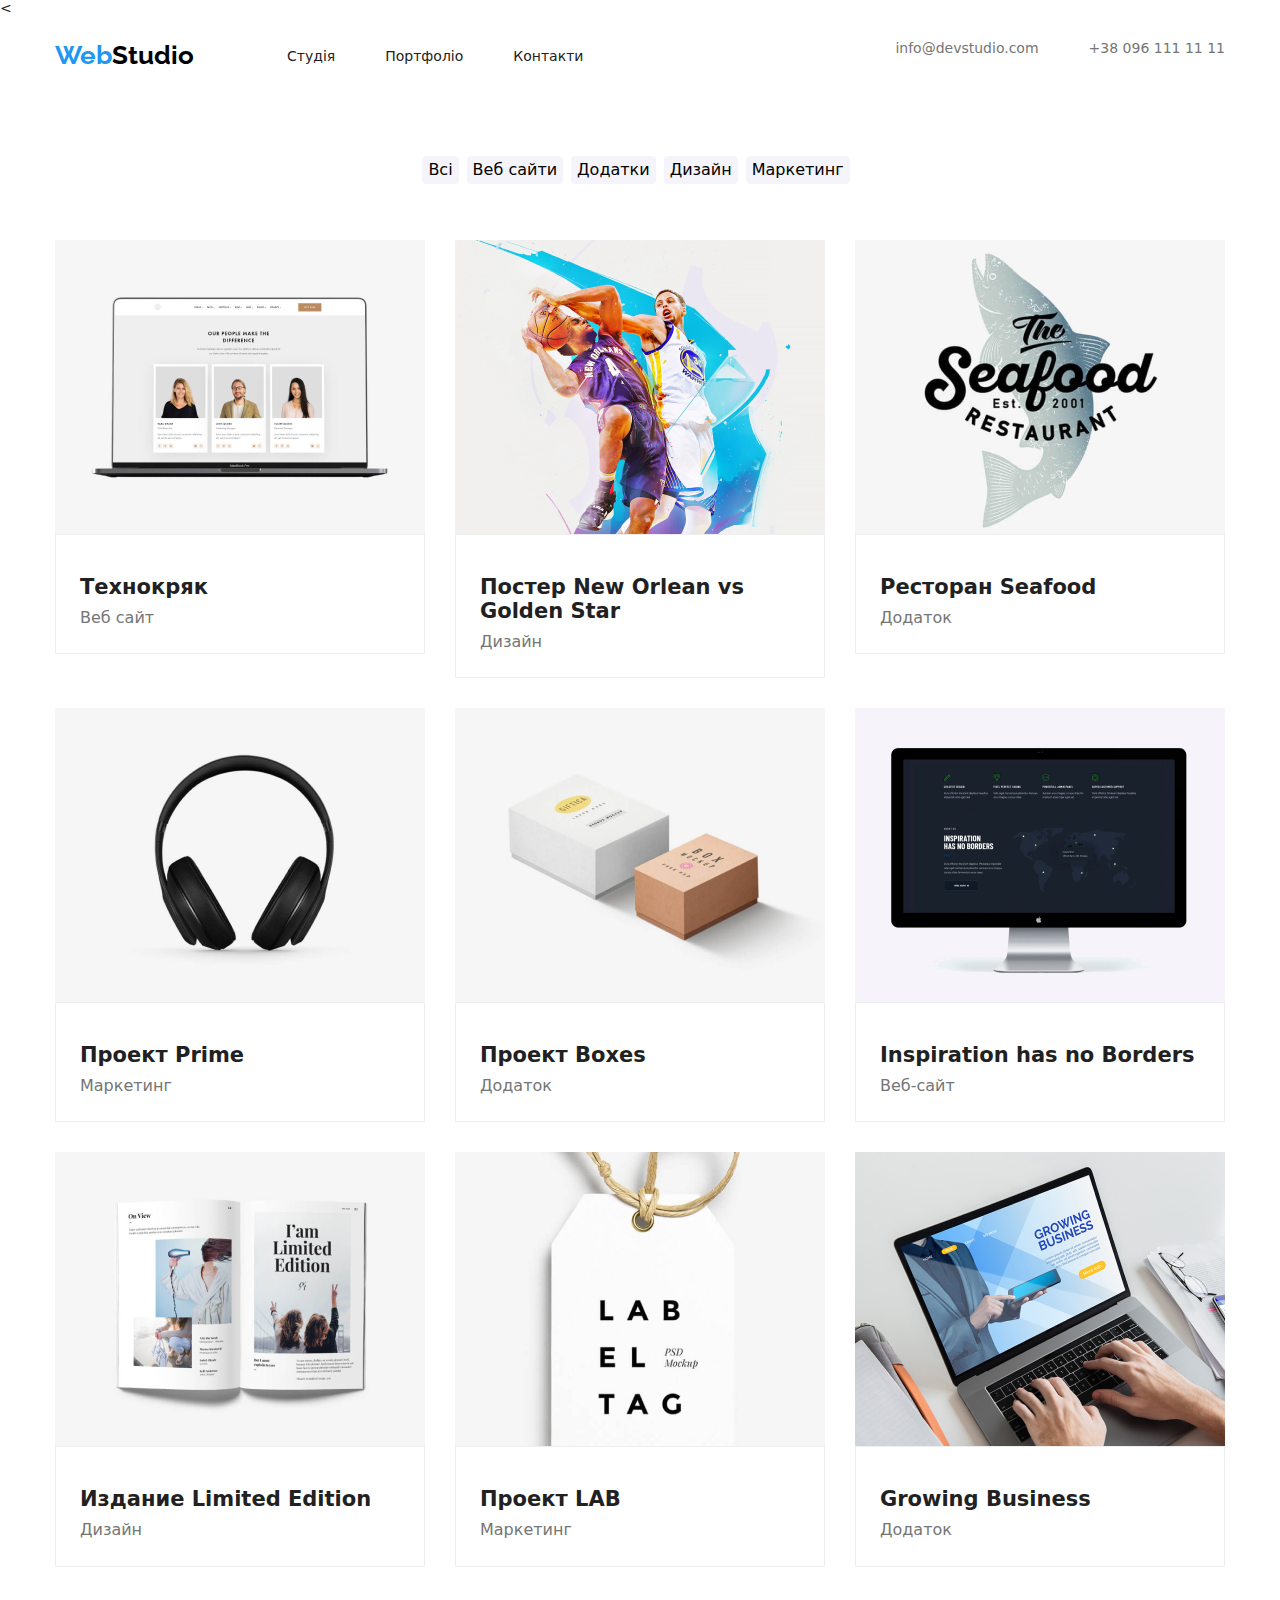
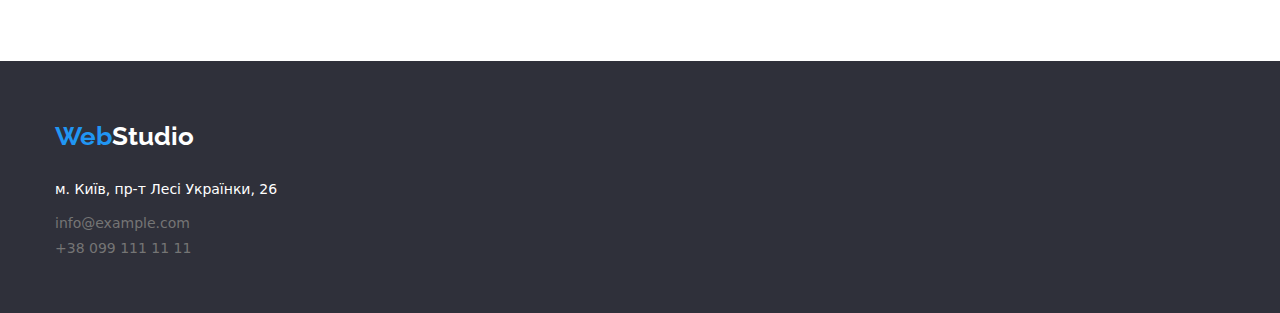
==== commit 1a221e98: "update" ====
--- a/portfolio.html
+++ b/portfolio.html
@@ -52,8 +52,9 @@
         
         <h1>Проекти студії</h1>
       
-        <div class="conteiner">
-            <section>
+       
+        <section>
+            <div class="conteiner">
             
                 <!--Filter-->
                 <div class="conteiner-filter">
@@ -75,11 +76,13 @@
                         </li>
                     </ul>
                 </div>
-            </section>
-        </div>
+            
+             </div>
+        </section>
             <!--Progect-->
-        <div class="conteiner">
-            <section class="product">
+        
+        <section class="product">
+            <div class="conteiner">
                 <ul class="product-list">
                     <li class="product-name">
                         <img src="./images/Portfolio/img.jpg" alt="Progect site" width="370" height="294">
@@ -145,17 +148,18 @@
                         </div>
                     </li>
                 </ul>
+            </div>
             
             
             
-            </section>
-        </div>
+        </section>
+        
     
     </main>
     
+    <footer class="footer-color">
     
-    <div class="conteiner">
-        <footer class="footer-color">
+        <div class="conteiner">
             <a href="" class="logo-footer style"><span>Web</span>Studio</a>
             <address class="address-text">
                 <ul class="footer-top">
@@ -163,20 +167,22 @@
                         <a href="" class="footer-text">м. Київ, пр-т Лесі Українки, 26</a>
                     </li>
     
-                    <li class="top-li">
+                    <li class="top-li-second">
                         <a href="mailto:info@example.com" class="nav-contact">info@example.com</a>
                     </li>
     
-                    <li class="top-li">
+                    <li class="top-li-second">
                         <a href="tel:+380991111111" class="nav-contact top">+38 099 111 11 11</a>
                     </li>
     
                 </ul>
     
             </address>
-        </footer>
+        </div>
     
-    </div>
+    </footer>
+    
+    
 
 
 
--- a/css/styles.css
+++ b/css/styles.css
@@ -252,11 +252,16 @@
      
 }
 
+.feautures {
+    padding-top: 94px;
+}
+
+
 .future-element {
     margin-right: 30px;
     width: 270px;
     align-items: center;
-    padding-top: 94px;
+
 }
 .future-element:last-child {
     margin-right: 0;
@@ -291,7 +296,9 @@
     line-height: 1.7;
 }
 
-
+.section {
+    padding-top: 94px;
+}
 .work-list {
     display: flex;
   
@@ -302,7 +309,12 @@
     padding: 0;
     margin-top: 0;
     margin-bottom: 0;
-}
+    margin-right: 30px;
+}
+.list-works:last-child {
+    margin-right: 0;
+}
+
 .section {
     padding-bottom: 94px;
 }
@@ -312,7 +324,7 @@
     display: flex;
     align-items: center;
 
-    margin-right: 30px;
+
    
     padding-bottom: 94px;
 }
@@ -348,8 +360,8 @@
 } 
 
 .team-title {
-    margin-top: 30px;
-    
+
+  padding-top: 30px;  
 
 }
 .main-title{
@@ -359,7 +371,7 @@
 
 .stiker {
     background-color: #FFFFFF;
-
+     height: 108px;
 }
 .team-text {
     margin-bottom: 30px;
@@ -412,11 +424,15 @@
 
 
 .top-li {
-   margin-left: 215px;
+
    padding-bottom: 9px;
    padding-top: 9px;
     
    }
+ .top-li-second {
+    margin-bottom: 9px;
+    margin-top: 9px;
+ }
 
 .footer-top {
     padding-bottom: 20px;
@@ -438,8 +454,8 @@
  }
 
 .style {
-    margin-left: 215px;
-    padding-bottom: 20px;
+
+    margin-bottom: 20px;
 
 }
 
@@ -536,19 +552,19 @@
     border: 1px solid #EEEEEE;
     width: 370px;
     text-align: left;
+
     
 }
 .progect {
     margin-top: 20px;
     margin-bottom: 4px;
-    
-    
-
+    margin-left: 24px;
 }
 
 .progect-text {
    margin: 0;
    padding-bottom: 20px;
+margin-left: 24px;
 }
 
 .button-filter {
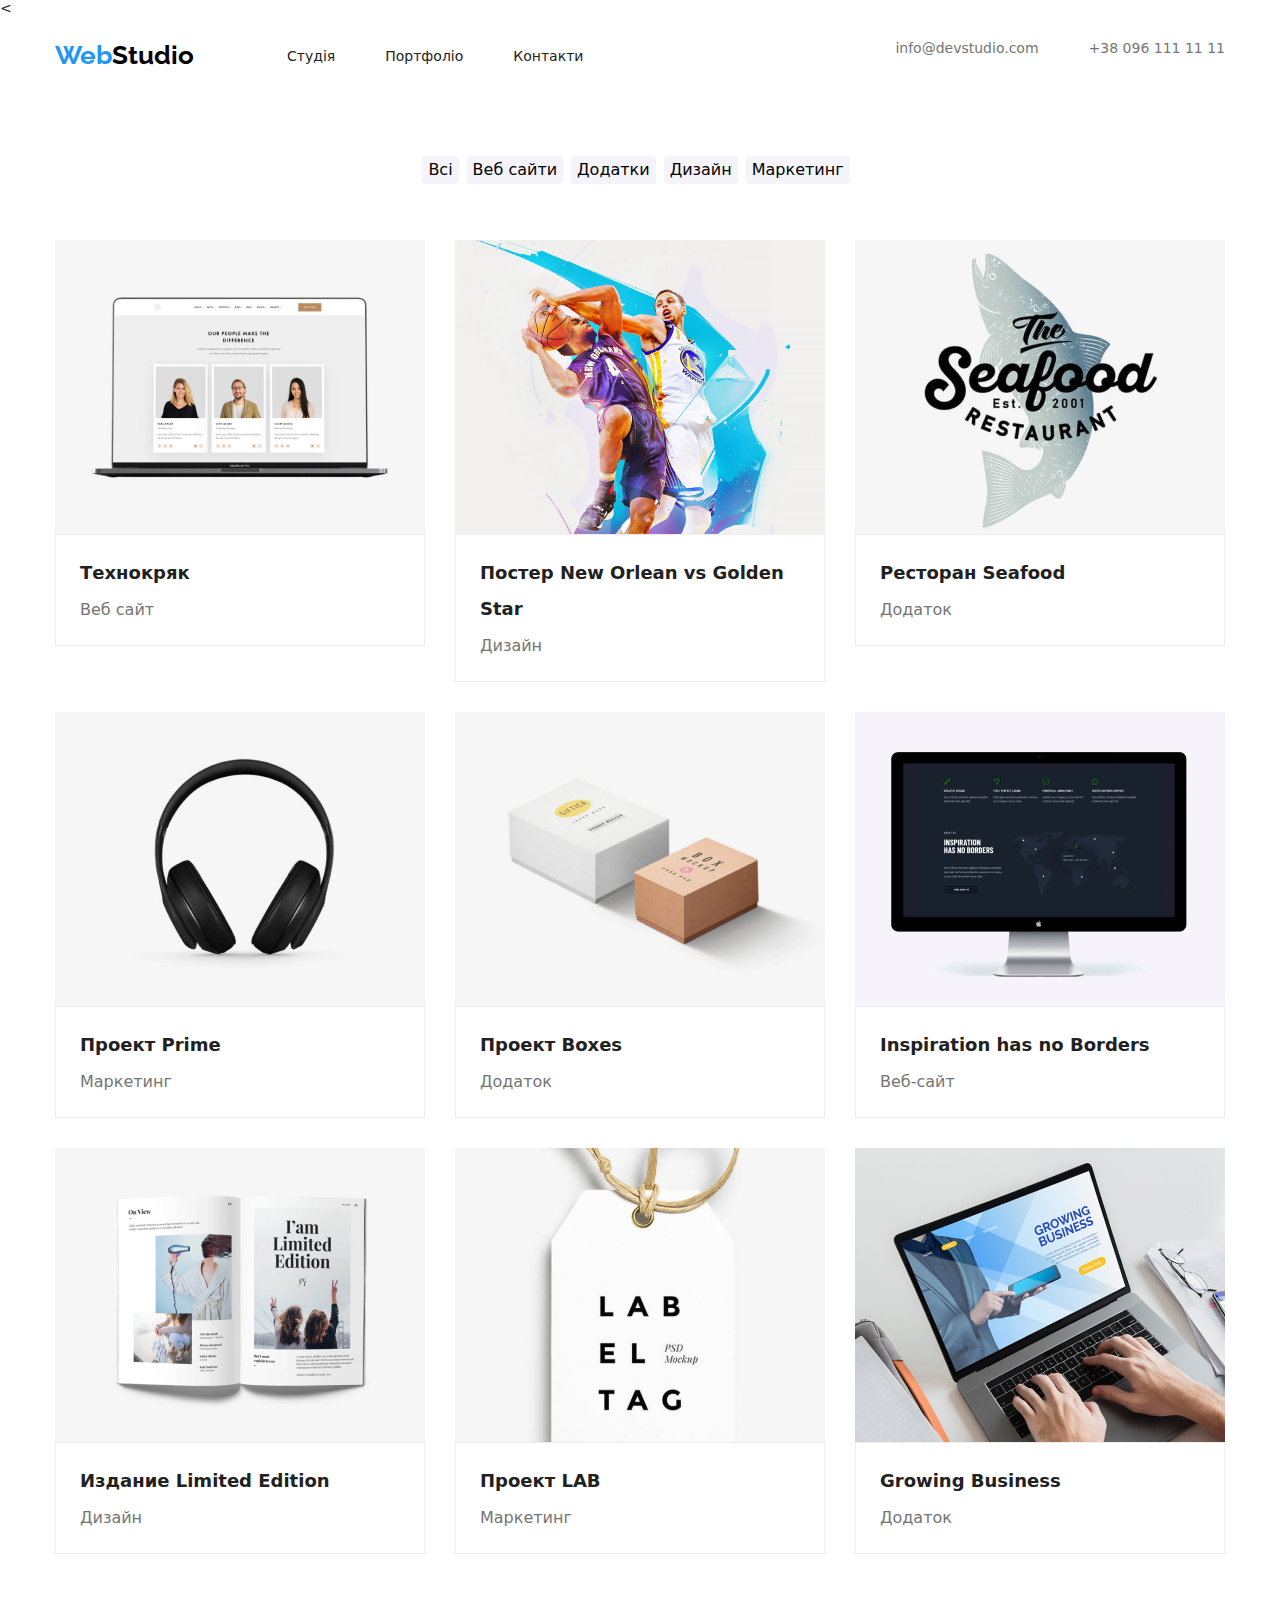
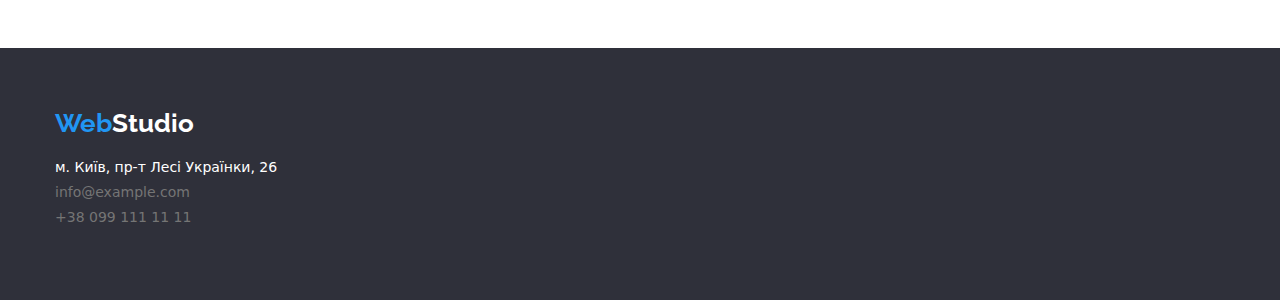
==== commit e2eb7027: "update" ====
--- a/portfolio.html
+++ b/portfolio.html
@@ -167,7 +167,7 @@
                         <a href="" class="footer-text">м. Київ, пр-т Лесі Українки, 26</a>
                     </li>
     
-                    <li class="top-li-second">
+                    <li class="top-li-second-mail">
                         <a href="mailto:info@example.com" class="nav-contact">info@example.com</a>
                     </li>
     
@@ -181,8 +181,6 @@
         </div>
     
     </footer>
-    
-    
 
 
 
--- a/css/styles.css
+++ b/css/styles.css
@@ -294,6 +294,7 @@
     color: var(--secondary-color);
     font-size: 14px;
     line-height: 1.7;
+    margin-bottom: 0px;
 }
 
 .section {
@@ -326,7 +327,7 @@
 
 
    
-    padding-bottom: 94px;
+
 }
 
 
@@ -339,7 +340,7 @@
 
 .team-group {
     display: flex;
-    padding-bottom: 94px;
+
 }
 
 .team-list {
@@ -421,22 +422,24 @@
 }
 
 
-
+.top-li-second-mail {
+    margin-top: 0px;
+}
 
 .top-li {
 
-   padding-bottom: 9px;
-   padding-top: 9px;
+ 
+   margin-bottom: 9px;
     
    }
  .top-li-second {
-    margin-bottom: 9px;
+ 
     margin-top: 9px;
  }
 
 .footer-top {
-    padding-bottom: 20px;
-    padding-top: 20px;
+
+    margin-top: 20px;
 }
 
 .footer-text:hover,
@@ -492,10 +495,15 @@
     color: var(--accent);
 }
 
-.button-filter:hover,
-.button-filter:focus {
+.button-filter:hover {
     background-color: var(--accent);
     color: var(--fon-second);
+}
+.button-filter:focus {
+    outline: solid 0px var(--accent) ;
+    background-color: var(--secondary-color)
+    color: var(--fon-second);
+    
 
 
 
@@ -550,13 +558,21 @@
     padding-top: 20px;
     background-color: #fff;
     border: 1px solid #EEEEEE;
-    width: 370px;
+
     text-align: left;
+        width: 370px;
 
     
 }
 .progect {
-    margin-top: 20px;
+    font: Roboto;
+    font-weight: 700;
+    font-size: 18px;
+    line-height: 2;
+ 
+}
+.progect {
+
     margin-bottom: 4px;
     margin-left: 24px;
 }
